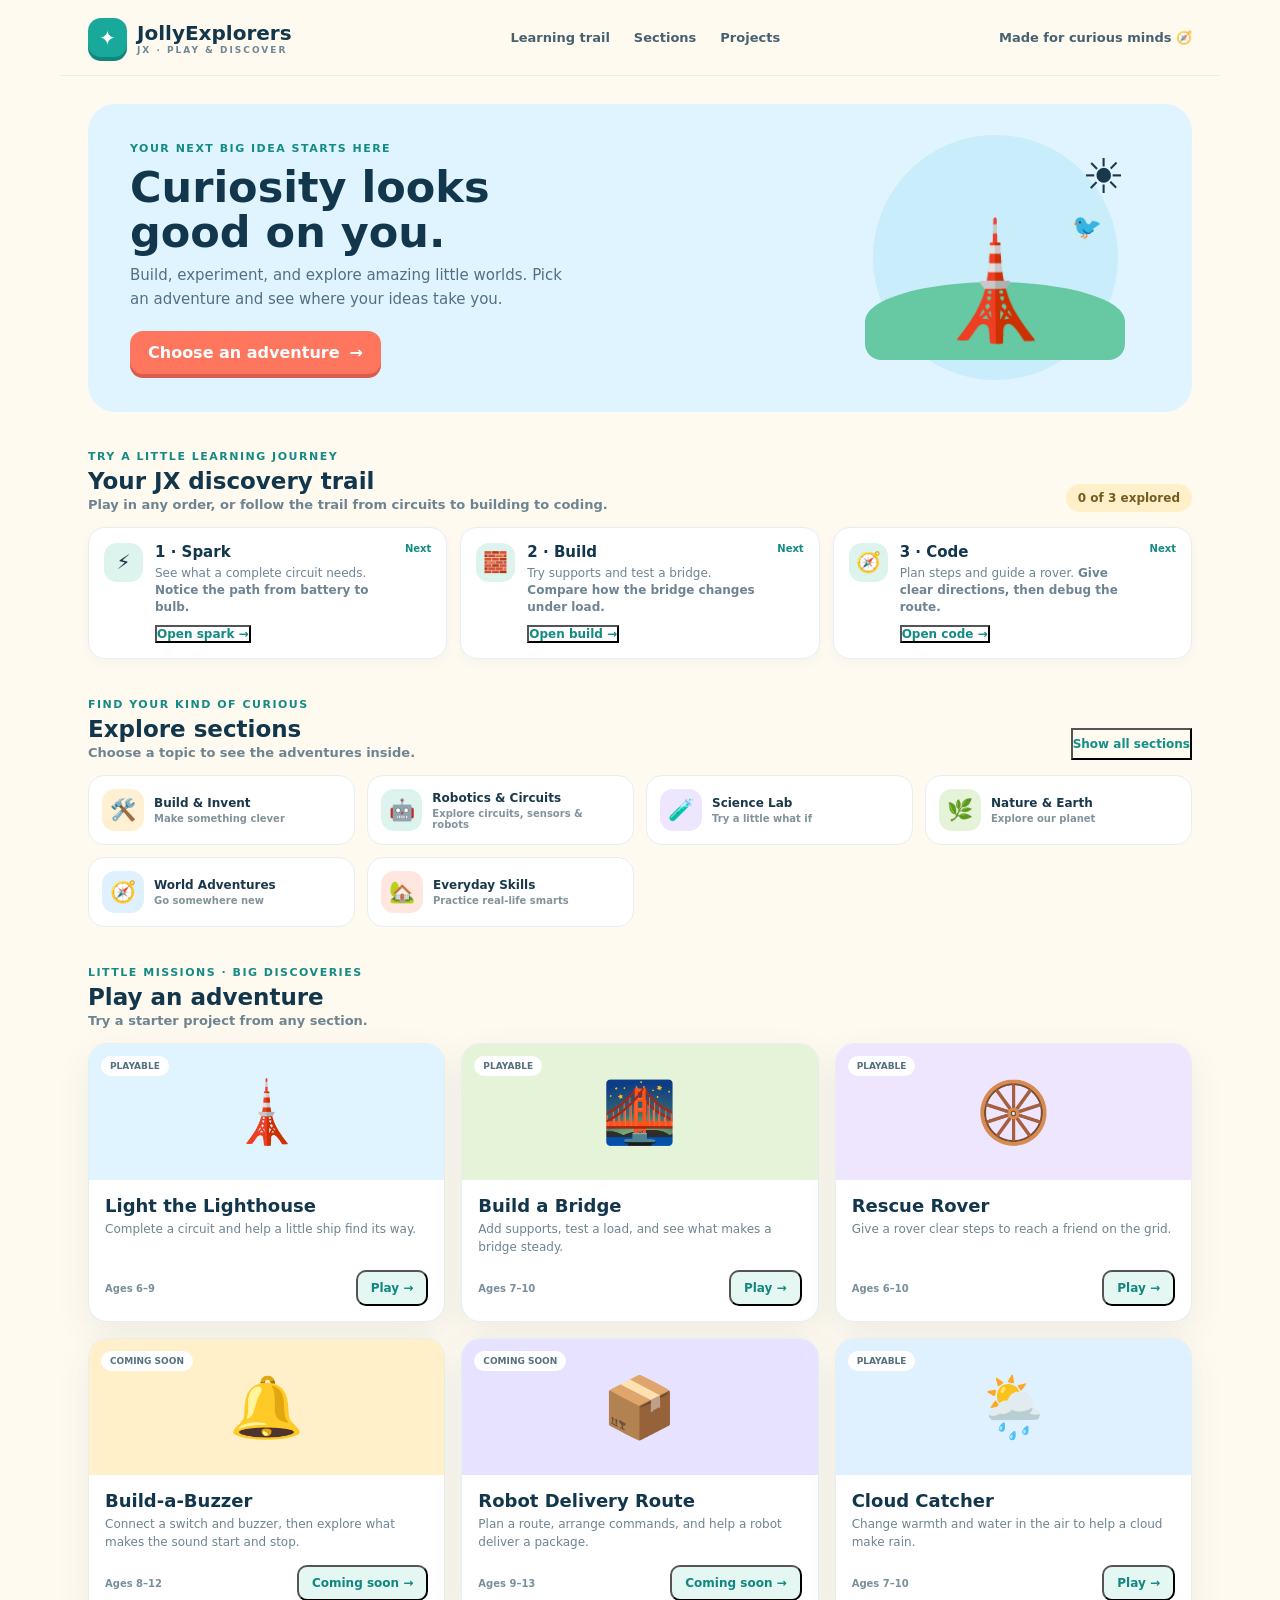
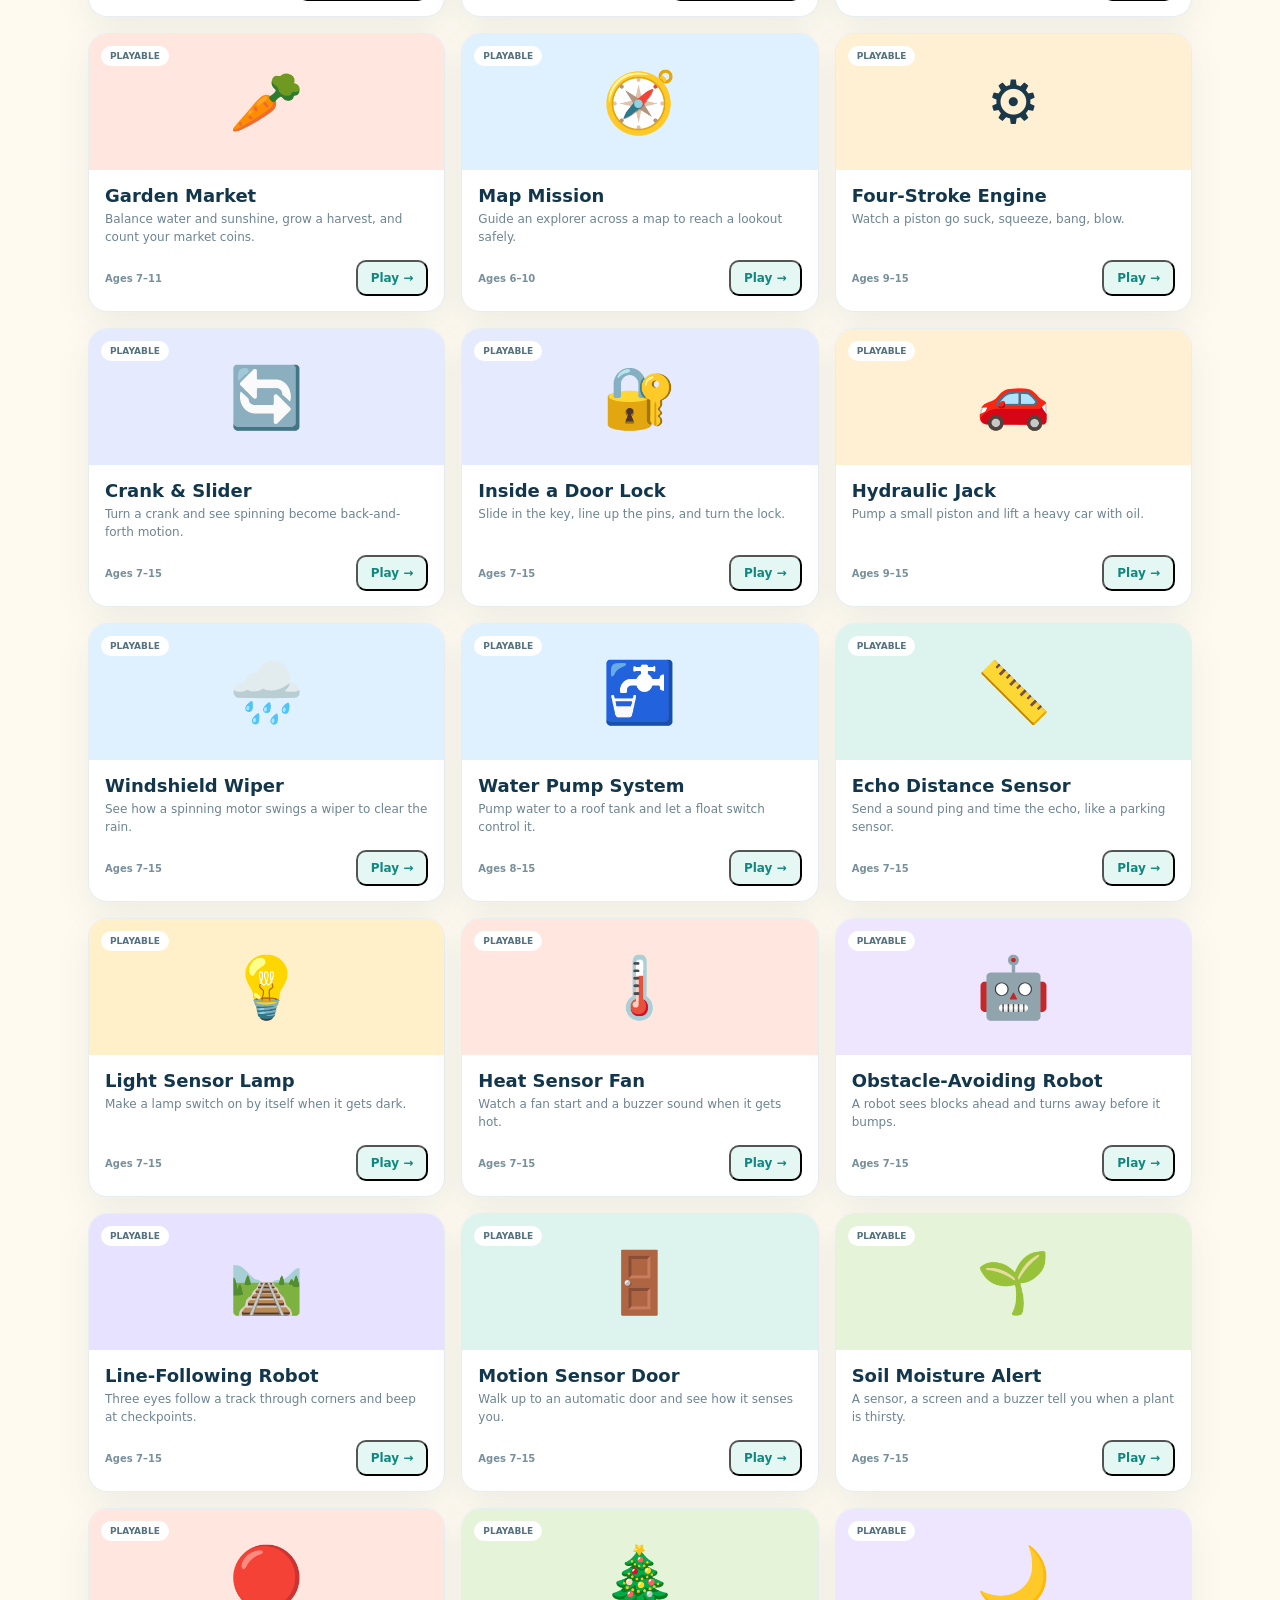
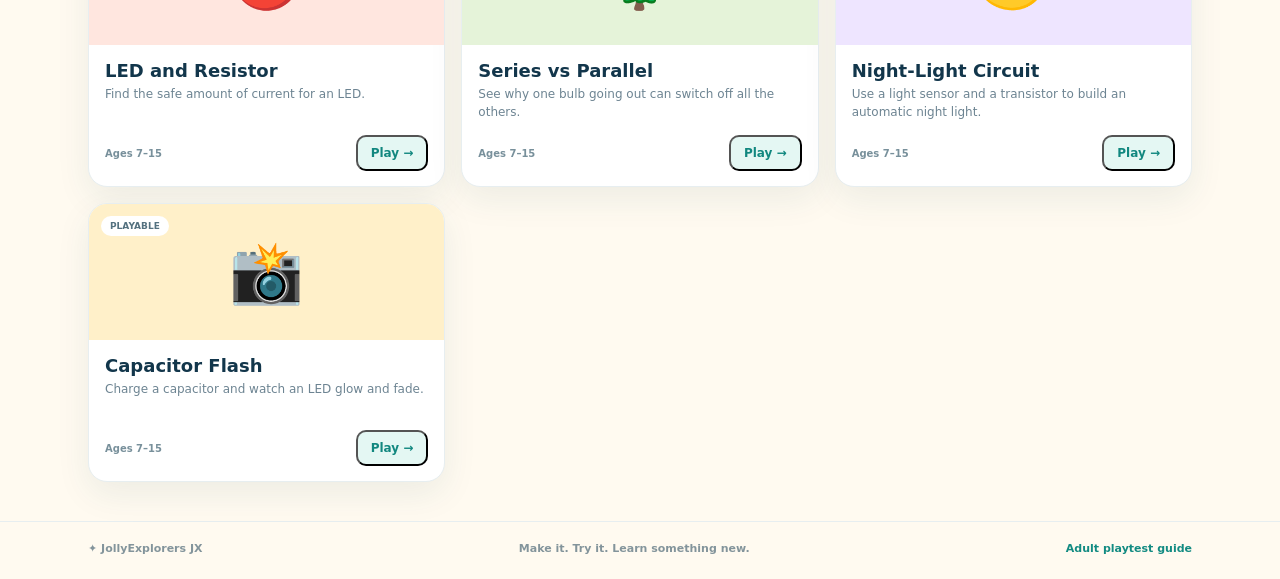
==== index.html @ 5cf7a8b8 "Add files via upload" ====
<!doctype html>
<html lang="en">
<head>
<meta charset="utf-8"><meta name="viewport" content="width=device-width, initial-scale=1"><meta name="theme-color" content="#fffaf0">
<title>JollyExplorers JX — Play & Discover</title><link rel="stylesheet" href="styles.css">
<script defer src="simulators/lighthouse.js"></script><script defer src="simulators/bridge.js"></script><script defer src="simulators/rover.js"></script><script defer src="simulators/extra.js?v=7eebf31"></script><script defer src="simulators/mechanics.js?v=mechanics1"></script><script defer src="app.js?v=mechanics5"></script>
</head>
<body>
<header class="site-header wrap"><a class="brand" href="#top" aria-label="JollyExplorers home"><span class="brand-mark">✦</span><span>JollyExplorers<small>JX · PLAY & DISCOVER</small></span></a><nav aria-label="Main navigation"><a href="#trail">Learning trail</a><a href="#explore">Sections</a><a href="#projects">Projects</a></nav><span class="header-note">Made for curious minds <span aria-hidden="true">🧭</span></span></header>
<main id="top" class="wrap">
<section class="hero" aria-labelledby="hero-title"><div class="hero-copy"><p class="eyebrow">Your next big idea starts here</p><h1 id="hero-title">Curiosity looks<br>good on you.</h1><p class="hero-lede">Build, experiment, and explore amazing little worlds. Pick an adventure and see where your ideas take you.</p><a class="button button-coral" href="#projects">Choose an adventure <span aria-hidden="true">→</span></a></div><div class="hero-art" aria-hidden="true"><span class="sun">☀️</span><span class="bird">🐦</span><span class="island"></span><span class="lighthouse">🗼</span></div></section>
<section id="trail" class="trail-section" aria-labelledby="trail-title"><div class="section-heading"><div><p class="eyebrow">Try a little learning journey</p><h2 id="trail-title">Your JX discovery trail</h2><p>Play in any order, or follow the trail from circuits to building to coding.</p></div><span id="trail-progress" class="progress-pill" aria-live="polite">0 of 3 explored</span></div><div class="trail-grid" id="trail-cards"></div></section>
<section id="explore" class="section" aria-labelledby="section-title"><div class="section-heading"><div><p class="eyebrow">Find your kind of curious</p><h2 id="section-title">Explore sections</h2><p>Choose a topic to see the adventures inside.</p></div><button id="show-all" class="text-button" type="button">Show all sections</button></div><div class="category-grid" id="category-grid"></div></section>
<section id="projects" class="section" aria-labelledby="projects-title"><div class="section-heading"><div><p class="eyebrow">Little missions · big discoveries</p><h2 id="projects-title">Play an adventure</h2><p id="project-description">Try a starter project from any section.</p></div><button id="clear-filter" class="text-button hidden" type="button">Clear filter</button></div><div class="project-grid" id="project-grid"></div></section>
</main>
<footer class="site-footer"><div class="wrap footer-inner"><span>✦ JollyExplorers JX</span><span>Make it. Try it. Learn something new.</span><a href="playtest-guide.md">Adult playtest guide</a></div></footer>
<dialog id="simulator-dialog" class="simulator-dialog" aria-labelledby="simulator-title"><div class="dialog-header"><div><p class="eyebrow" id="simulator-category">JX adventure</p><h2 id="simulator-title">Project title</h2></div><button class="icon-button" id="close-dialog" type="button" aria-label="Close">×</button></div><div id="simulator-content"></div></dialog>
</body></html>
---- styles.css ----
:root{--navy:#12364b;--ink:#19384a;--muted:#6d8492;--cream:#fffaf0;--teal:#19a99a;--coral:#ff765f;--line:#e7eef0;--shadow:0 12px 34px #18485a14;--yellow:#fff0c9;--green:#e4f7f3}*{box-sizing:border-box}html{scroll-behavior:smooth}body{margin:0;background:var(--cream);color:var(--ink);font-family:Nunito,"Trebuchet MS",system-ui,sans-serif}button,a{font:inherit}button{cursor:pointer}.wrap{max-width:1160px;margin:auto;padding:0 28px}.site-header{height:76px;display:flex;align-items:center;justify-content:space-between;border-bottom:1px solid var(--line)}.brand{display:flex;align-items:center;gap:10px;color:var(--navy);font-weight:900;font-size:20px;text-decoration:none}.brand-mark{display:grid;place-items:center;width:39px;height:39px;border-radius:13px;background:var(--teal);color:white;box-shadow:0 4px #11867d}.brand small{display:block;color:#6e8791;font-size:9px;letter-spacing:2px}.site-header nav{display:flex;gap:24px}.site-header nav a,.header-note{color:#476171;text-decoration:none;font-size:13px;font-weight:900}.hero{position:relative;display:flex;align-items:center;justify-content:space-between;min-height:280px;margin:28px 0 38px;padding:38px 42px;overflow:hidden;border-radius:27px;background:#dff4ff}.hero-copy{position:relative;z-index:1;max-width:550px}.eyebrow{margin:0;color:#148b84;font-size:11px;font-weight:900;letter-spacing:1.5px;text-transform:uppercase}.hero h1{margin:10px 0;color:var(--navy);font-size:43px;line-height:1.04}.hero-lede{max-width:450px;margin:0 0 20px;color:#537080;font-size:15px;line-height:1.55}.button{display:inline-flex;gap:10px;padding:12px 18px;border-radius:13px;text-decoration:none;font-weight:900}.button-coral{background:var(--coral);color:white;box-shadow:0 4px #db5c4c}.hero-art{position:relative;display:grid;place-items:center;width:310px;height:220px}.hero-art:before{position:absolute;width:245px;height:245px;border-radius:50%;background:#c9edfa;content:""}.sun,.bird,.island,.lighthouse{position:absolute;z-index:1}.sun{right:25px;top:0;font-size:48px}.bird{right:48px;top:65px;font-size:24px}.island{bottom:8px;width:260px;height:78px;border-radius:55% 55% 18px 18px;background:#67c9a3}.lighthouse{bottom:20px;font-size:112px}.section,.trail-section{margin:0 0 39px}.section-heading{display:flex;align-items:end;justify-content:space-between;gap:16px;margin-bottom:15px}.section-heading h2{margin:5px 0 3px;color:var(--navy);font-size:23px}.section-heading p:not(.eyebrow){margin:0;color:var(--muted);font-size:13px;font-weight:700}.progress-pill{padding:7px 12px;border-radius:20px;background:var(--yellow);color:#765b22;font-size:12px;font-weight:900;white-space:nowrap}.trail-grid{display:grid;grid-template-columns:repeat(3,1fr);gap:13px}.trail-card{display:flex;align-items:flex-start;gap:12px;padding:15px;background:white;border:1px solid var(--line);border-radius:17px;box-shadow:0 4px 12px #18485a08}.trail-number{flex:none;display:grid;place-items:center;width:39px;height:39px;border-radius:13px;background:#ddf4ee;font-size:20px}.trail-card h3{margin:0;color:var(--navy);font-size:15px}.trail-card p{margin:4px 0 8px;color:var(--muted);font-size:12px;line-height:1.4}.trail-link{padding:0;background:none;color:#138b82;font-size:12px;font-weight:900}.trail-state{margin-left:auto;color:#138b82;font-size:10px;font-weight:900}.category-grid{display:grid;grid-template-columns:repeat(4,1fr);gap:12px}.category-card{display:flex;align-items:center;gap:10px;padding:13px;text-align:left;color:var(--ink);background:white;border:1px solid var(--line);border-radius:16px}.category-card:hover,.category-card.active{border-color:#61c9bc;box-shadow:0 7px 20px #178f841a}.category-icon{display:grid;place-items:center;width:42px;height:42px;border-radius:13px;font-size:21px}.category-card strong{display:block;font-size:12px}.category-card small{display:block;margin-top:3px;color:#82939b;font-size:10px;font-weight:700}.text-button{padding:7px 0;background:none;color:#138f87;font-size:12px;font-weight:900}.hidden{display:none!important}.project-grid{display:grid;grid-template-columns:repeat(3,1fr);gap:16px}.project-card{overflow:hidden;background:white;border:1px solid var(--line);border-radius:19px;box-shadow:var(--shadow)}.project-art{position:relative;display:grid;place-items:center;height:136px;font-size:60px}.project-tag{position:absolute;top:12px;left:12px;padding:5px 9px;border-radius:20px;background:#fff;color:#54717f;font-size:9px;font-weight:900}.project-body{padding:15px 16px}.project-body h3{margin:0;color:var(--navy);font-size:18px}.project-body p{min-height:37px;margin:5px 0 12px;color:var(--muted);font-size:12px;line-height:1.45}.project-meta{display:flex;align-items:center;justify-content:space-between;gap:8px}.project-age{color:#78909b;font-size:10px;font-weight:900}.project-go{padding:9px 13px;border-radius:10px;background:var(--green);color:#11877f;font-size:12px;font-weight:900}.site-footer{border-top:1px solid var(--line);color:#83949b;font-size:11px;font-weight:700}.footer-inner{display:flex;justify-content:space-between;gap:12px;padding-top:20px;padding-bottom:24px}.footer-inner a{color:#138b82;text-decoration:none}.simulator-dialog{width:min(720px,calc(100% - 28px));max-height:92vh;padding:24px;border:0;border-radius:23px;background:var(--cream);color:var(--ink);box-shadow:0 24px 80px #09243266}.simulator-dialog::backdrop{background:#0a2838a8}.dialog-header{display:flex;align-items:flex-start;justify-content:space-between;gap:15px}.dialog-header h2{margin:4px 0;color:var(--navy);font-size:24px}.icon-button{width:36px;height:36px;border:0;border-radius:50%;background:#e9f1f1;color:#48616c;font-size:21px}.mission{margin:15px 0;padding:11px 14px;border-radius:12px;background:var(--yellow);color:#72541e;font-size:13px;font-weight:900}.sim-stage{padding:16px;border-radius:17px;background:#dff4ff}.sim-controls{display:flex;justify-content:center;flex-wrap:wrap;gap:9px;margin-top:13px}.sim-button{padding:10px 14px;border:2px solid #dce9eb;border-radius:11px;background:white;color:#456474;font-size:12px;font-weight:900}.sim-button.primary{border-color:var(--teal);background:var(--teal);color:white}.sim-status{min-height:22px;margin:13px 0 0;text-align:center;color:#55717c;font-size:13px;font-weight:900}.sim-status.success{color:#11877f}.learn-note{margin:12px 0 0;padding:11px 13px;border-radius:12px;background:var(--green);color:#27675f;font-size:12px;line-height:1.45}.circuit{display:flex;align-items:center;justify-content:center;gap:12px;min-height:140px}.circuit-part{display:flex;flex-direction:column;align-items:center;justify-content:center;gap:5px;width:92px;height:103px;border:2px solid #bfdae4;border-radius:15px;background:white;font-size:34px}.circuit-part small{color:#607d8a;font-size:9px;font-weight:900}.circuit-part.active{border-color:#ffc542;box-shadow:0 0 19px #ffd86c}.wire-line{width:34px;border-top:5px dashed #e9a15b}.bulb-lit{filter:drop-shadow(0 0 14px #ffc328)}.bridge-builder{display:grid;grid-template-columns:1.2fr 1fr;gap:18px;align-items:center}.bridge-scene{position:relative;display:flex;align-items:end;justify-content:space-around;height:160px;padding:0 12px 22px;border-bottom:10px solid #63b5d0}.river{position:absolute;bottom:0;left:0;right:0;height:42px;background:#a5e2ee}.shore{position:relative;z-index:1;width:27%;height:52px;border-radius:9px 9px 0 0;background:#7fc89c}.bridge-deck{position:absolute;z-index:2;left:20%;right:20%;bottom:52px;height:11px;border-radius:6px;background:#b87948;transition:.2s}.bridge-support{position:absolute;z-index:2;bottom:62px;width:9px;height:58px;background:#bd8653}.bridge-support.one{left:33%}.bridge-support.two{left:49%}.bridge-support.three{left:65%}.bridge-build-controls{display:grid;gap:10px}.range-label{display:flex;justify-content:space-between;font-size:12px;font-weight:900}.bridge-result{text-align:center;color:#536f7d;font-size:12px;font-weight:900}.rover-board{display:grid;grid-template-columns:repeat(5,52px);gap:6px;justify-content:center;margin:4px auto 12px}.rover-cell{display:grid;place-items:center;width:52px;height:52px;border-radius:10px;background:white;border:1px solid #c8e2e8;font-size:23px}.rover-cell.blocked{background:#becbd0}.rover-cell.goal{background:#d8f2d5}.command-list{min-height:40px;text-align:center;color:#536f7d;font-size:12px;font-weight:900}.command{display:inline-block;margin:3px;padding:5px 8px;border-radius:8px;background:white}.sr-only{position:absolute;width:1px;height:1px;padding:0;margin:-1px;overflow:hidden;clip:rect(0,0,0,0);white-space:nowrap;border:0}@media(max-width:850px){.wrap{padding:0 22px}.category-grid{grid-template-columns:repeat(2,1fr)}.trail-grid{grid-template-columns:1fr}.trail-card{padding:13px}.hero-art{width:250px}}@media(max-width:620px){.wrap{padding:0 16px}.site-header{height:66px}.site-header nav{gap:12px}.site-header nav a{font-size:11px}.header-note{display:none}.brand{font-size:16px}.brand-mark{width:34px;height:34px}.hero{min-height:340px;margin:18px 0 28px;padding:23px;align-items:flex-start}.hero h1{font-size:35px}.hero-lede{font-size:13px}.hero-art{position:absolute;right:7px;bottom:0;width:180px;height:140px;opacity:.9}.hero-art:before{width:155px;height:155px}.island{bottom:0;width:165px;height:49px}.lighthouse{bottom:10px;font-size:78px}.sun{right:6px;top:2px;font-size:32px}.bird{right:32px;top:31px;font-size:16px}.section-heading h2{font-size:20px}.category-grid{gap:8px}.category-card{gap:7px;padding:9px}.category-icon{width:34px;height:34px;font-size:17px}.category-card strong{font-size:10px}.category-card small{font-size:9px}.project-grid{grid-template-columns:1fr;gap:11px}.project-card{display:grid;grid-template-columns:104px 1fr;min-height:132px}.project-art{height:100%;min-height:132px;font-size:45px}.project-tag{top:8px;left:7px;padding:4px 6px;font-size:8px}.project-body{padding:13px 11px}.project-body h3{font-size:15px}.project-body p{min-height:0;margin:4px 0 8px;font-size:11px}.footer-inner{flex-wrap:wrap;font-size:10px}.footer-inner span:nth-child(2){display:none}.simulator-dialog{padding:17px}.dialog-header h2{font-size:20px}.circuit{gap:6px}.circuit-part{width:72px;height:85px;font-size:28px}.wire-line{width:19px}.bridge-builder{grid-template-columns:1fr}.bridge-scene{height:130px}.rover-board{grid-template-columns:repeat(5,44px)}.rover-cell{width:44px;height:44px}}

.subtopic-panel{margin:14px 0 0;padding:16px;border:1px solid var(--line);border-radius:17px;background:#f4fbf8}.path-heading{display:flex;align-items:baseline;justify-content:space-between;gap:12px;margin-bottom:11px;color:var(--navy);font-size:13px}.path-heading span{color:var(--muted);font-size:11px;font-weight:700}.path-options{display:grid;grid-template-columns:repeat(2,minmax(0,1fr));gap:10px}.path-option{display:grid;grid-template-columns:36px 1fr;column-gap:10px;align-items:center;padding:11px;text-align:left;border:1px solid var(--line);border-radius:13px;background:white;color:var(--ink)}.path-option>span{grid-row:span 2;display:grid;place-items:center;width:36px;height:36px;border-radius:11px;background:#e5f3f0;font-size:19px}.path-option strong{font-size:12px}.path-option small{margin-top:2px;color:var(--muted);font-size:10px;line-height:1.35}.path-option:hover,.path-option.active{border-color:#61c9bc;box-shadow:0 5px 16px #178f8414}.project-details{display:grid;gap:4px}.project-path{color:#138b82;font-size:9px;font-weight:900}@media(max-width:620px){.path-heading{align-items:flex-start;flex-direction:column;gap:3px}.path-options{grid-template-columns:1fr}.path-option{grid-template-columns:32px 1fr;padding:9px}.path-option>span{width:32px;height:32px}}
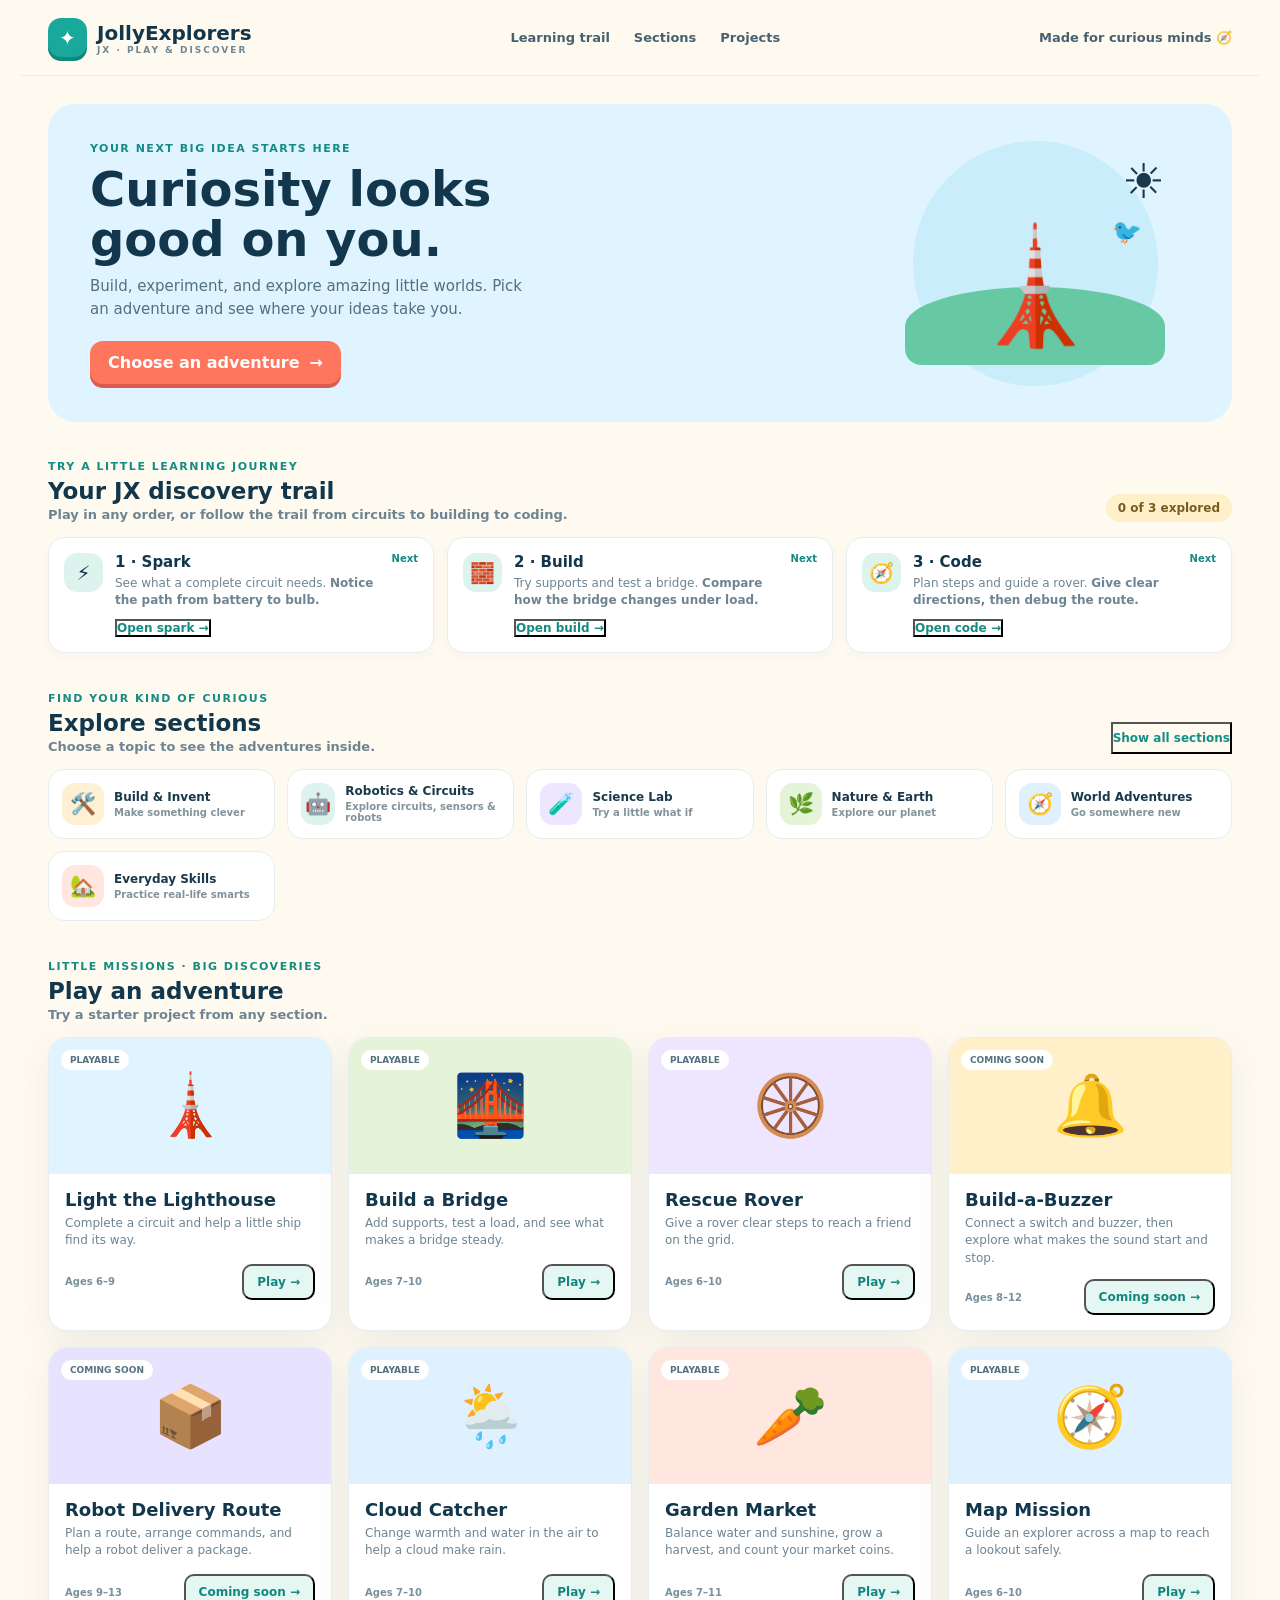
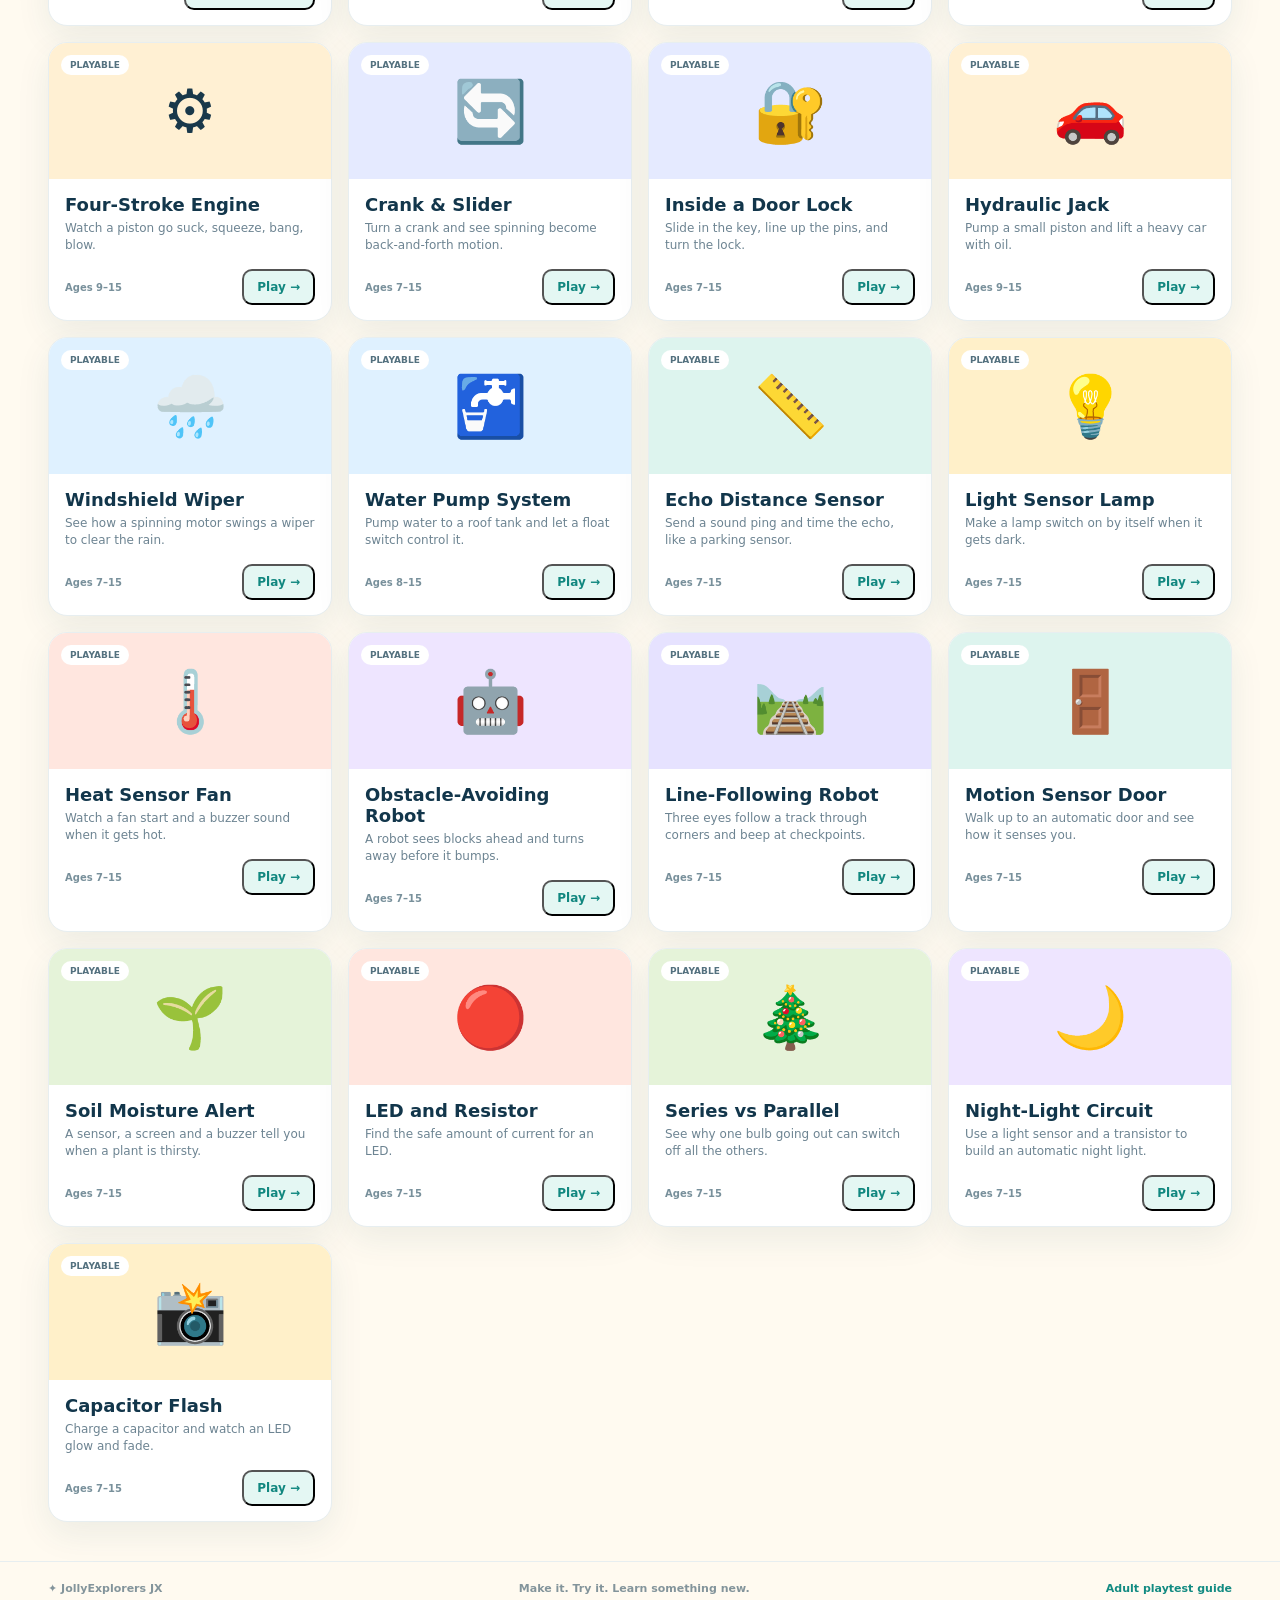
==== commit f7731bd0: "Add files via upload" ====
--- a/index.html
+++ b/index.html
@@ -2,7 +2,7 @@
 <html lang="en">
 <head>
 <meta charset="utf-8"><meta name="viewport" content="width=device-width, initial-scale=1"><meta name="theme-color" content="#fffaf0">
-<title>JollyExplorers JX — Play & Discover</title><link rel="stylesheet" href="styles.css">
+<title>JollyExplorers JX — Play & Discover</title><link rel="stylesheet" href="styles.css?v=resp1">
 <script defer src="simulators/lighthouse.js"></script><script defer src="simulators/bridge.js"></script><script defer src="simulators/rover.js"></script><script defer src="simulators/extra.js?v=7eebf31"></script><script defer src="simulators/mechanics.js?v=mechanics1"></script><script defer src="app.js?v=mechanics5"></script>
 </head>
 <body>
--- a/styles.css
+++ b/styles.css
@@ -1,3 +1,11 @@
 :root{--navy:#12364b;--ink:#19384a;--muted:#6d8492;--cream:#fffaf0;--teal:#19a99a;--coral:#ff765f;--line:#e7eef0;--shadow:0 12px 34px #18485a14;--yellow:#fff0c9;--green:#e4f7f3}*{box-sizing:border-box}html{scroll-behavior:smooth}body{margin:0;background:var(--cream);color:var(--ink);font-family:Nunito,"Trebuchet MS",system-ui,sans-serif}button,a{font:inherit}button{cursor:pointer}.wrap{max-width:1160px;margin:auto;padding:0 28px}.site-header{height:76px;display:flex;align-items:center;justify-content:space-between;border-bottom:1px solid var(--line)}.brand{display:flex;align-items:center;gap:10px;color:var(--navy);font-weight:900;font-size:20px;text-decoration:none}.brand-mark{display:grid;place-items:center;width:39px;height:39px;border-radius:13px;background:var(--teal);color:white;box-shadow:0 4px #11867d}.brand small{display:block;color:#6e8791;font-size:9px;letter-spacing:2px}.site-header nav{display:flex;gap:24px}.site-header nav a,.header-note{color:#476171;text-decoration:none;font-size:13px;font-weight:900}.hero{position:relative;display:flex;align-items:center;justify-content:space-between;min-height:280px;margin:28px 0 38px;padding:38px 42px;overflow:hidden;border-radius:27px;background:#dff4ff}.hero-copy{position:relative;z-index:1;max-width:550px}.eyebrow{margin:0;color:#148b84;font-size:11px;font-weight:900;letter-spacing:1.5px;text-transform:uppercase}.hero h1{margin:10px 0;color:var(--navy);font-size:43px;line-height:1.04}.hero-lede{max-width:450px;margin:0 0 20px;color:#537080;font-size:15px;line-height:1.55}.button{display:inline-flex;gap:10px;padding:12px 18px;border-radius:13px;text-decoration:none;font-weight:900}.button-coral{background:var(--coral);color:white;box-shadow:0 4px #db5c4c}.hero-art{position:relative;display:grid;place-items:center;width:310px;height:220px}.hero-art:before{position:absolute;width:245px;height:245px;border-radius:50%;background:#c9edfa;content:""}.sun,.bird,.island,.lighthouse{position:absolute;z-index:1}.sun{right:25px;top:0;font-size:48px}.bird{right:48px;top:65px;font-size:24px}.island{bottom:8px;width:260px;height:78px;border-radius:55% 55% 18px 18px;background:#67c9a3}.lighthouse{bottom:20px;font-size:112px}.section,.trail-section{margin:0 0 39px}.section-heading{display:flex;align-items:end;justify-content:space-between;gap:16px;margin-bottom:15px}.section-heading h2{margin:5px 0 3px;color:var(--navy);font-size:23px}.section-heading p:not(.eyebrow){margin:0;color:var(--muted);font-size:13px;font-weight:700}.progress-pill{padding:7px 12px;border-radius:20px;background:var(--yellow);color:#765b22;font-size:12px;font-weight:900;white-space:nowrap}.trail-grid{display:grid;grid-template-columns:repeat(3,1fr);gap:13px}.trail-card{display:flex;align-items:flex-start;gap:12px;padding:15px;background:white;border:1px solid var(--line);border-radius:17px;box-shadow:0 4px 12px #18485a08}.trail-number{flex:none;display:grid;place-items:center;width:39px;height:39px;border-radius:13px;background:#ddf4ee;font-size:20px}.trail-card h3{margin:0;color:var(--navy);font-size:15px}.trail-card p{margin:4px 0 8px;color:var(--muted);font-size:12px;line-height:1.4}.trail-link{padding:0;background:none;color:#138b82;font-size:12px;font-weight:900}.trail-state{margin-left:auto;color:#138b82;font-size:10px;font-weight:900}.category-grid{display:grid;grid-template-columns:repeat(4,1fr);gap:12px}.category-card{display:flex;align-items:center;gap:10px;padding:13px;text-align:left;color:var(--ink);background:white;border:1px solid var(--line);border-radius:16px}.category-card:hover,.category-card.active{border-color:#61c9bc;box-shadow:0 7px 20px #178f841a}.category-icon{display:grid;place-items:center;width:42px;height:42px;border-radius:13px;font-size:21px}.category-card strong{display:block;font-size:12px}.category-card small{display:block;margin-top:3px;color:#82939b;font-size:10px;font-weight:700}.text-button{padding:7px 0;background:none;color:#138f87;font-size:12px;font-weight:900}.hidden{display:none!important}.project-grid{display:grid;grid-template-columns:repeat(3,1fr);gap:16px}.project-card{overflow:hidden;background:white;border:1px solid var(--line);border-radius:19px;box-shadow:var(--shadow)}.project-art{position:relative;display:grid;place-items:center;height:136px;font-size:60px}.project-tag{position:absolute;top:12px;left:12px;padding:5px 9px;border-radius:20px;background:#fff;color:#54717f;font-size:9px;font-weight:900}.project-body{padding:15px 16px}.project-body h3{margin:0;color:var(--navy);font-size:18px}.project-body p{min-height:37px;margin:5px 0 12px;color:var(--muted);font-size:12px;line-height:1.45}.project-meta{display:flex;align-items:center;justify-content:space-between;gap:8px}.project-age{color:#78909b;font-size:10px;font-weight:900}.project-go{padding:9px 13px;border-radius:10px;background:var(--green);color:#11877f;font-size:12px;font-weight:900}.site-footer{border-top:1px solid var(--line);color:#83949b;font-size:11px;font-weight:700}.footer-inner{display:flex;justify-content:space-between;gap:12px;padding-top:20px;padding-bottom:24px}.footer-inner a{color:#138b82;text-decoration:none}.simulator-dialog{width:min(720px,calc(100% - 28px));max-height:92vh;padding:24px;border:0;border-radius:23px;background:var(--cream);color:var(--ink);box-shadow:0 24px 80px #09243266}.simulator-dialog::backdrop{background:#0a2838a8}.dialog-header{display:flex;align-items:flex-start;justify-content:space-between;gap:15px}.dialog-header h2{margin:4px 0;color:var(--navy);font-size:24px}.icon-button{width:36px;height:36px;border:0;border-radius:50%;background:#e9f1f1;color:#48616c;font-size:21px}.mission{margin:15px 0;padding:11px 14px;border-radius:12px;background:var(--yellow);color:#72541e;font-size:13px;font-weight:900}.sim-stage{padding:16px;border-radius:17px;background:#dff4ff}.sim-controls{display:flex;justify-content:center;flex-wrap:wrap;gap:9px;margin-top:13px}.sim-button{padding:10px 14px;border:2px solid #dce9eb;border-radius:11px;background:white;color:#456474;font-size:12px;font-weight:900}.sim-button.primary{border-color:var(--teal);background:var(--teal);color:white}.sim-status{min-height:22px;margin:13px 0 0;text-align:center;color:#55717c;font-size:13px;font-weight:900}.sim-status.success{color:#11877f}.learn-note{margin:12px 0 0;padding:11px 13px;border-radius:12px;background:var(--green);color:#27675f;font-size:12px;line-height:1.45}.circuit{display:flex;align-items:center;justify-content:center;gap:12px;min-height:140px}.circuit-part{display:flex;flex-direction:column;align-items:center;justify-content:center;gap:5px;width:92px;height:103px;border:2px solid #bfdae4;border-radius:15px;background:white;font-size:34px}.circuit-part small{color:#607d8a;font-size:9px;font-weight:900}.circuit-part.active{border-color:#ffc542;box-shadow:0 0 19px #ffd86c}.wire-line{width:34px;border-top:5px dashed #e9a15b}.bulb-lit{filter:drop-shadow(0 0 14px #ffc328)}.bridge-builder{display:grid;grid-template-columns:1.2fr 1fr;gap:18px;align-items:center}.bridge-scene{position:relative;display:flex;align-items:end;justify-content:space-around;height:160px;padding:0 12px 22px;border-bottom:10px solid #63b5d0}.river{position:absolute;bottom:0;left:0;right:0;height:42px;background:#a5e2ee}.shore{position:relative;z-index:1;width:27%;height:52px;border-radius:9px 9px 0 0;background:#7fc89c}.bridge-deck{position:absolute;z-index:2;left:20%;right:20%;bottom:52px;height:11px;border-radius:6px;background:#b87948;transition:.2s}.bridge-support{position:absolute;z-index:2;bottom:62px;width:9px;height:58px;background:#bd8653}.bridge-support.one{left:33%}.bridge-support.two{left:49%}.bridge-support.three{left:65%}.bridge-build-controls{display:grid;gap:10px}.range-label{display:flex;justify-content:space-between;font-size:12px;font-weight:900}.bridge-result{text-align:center;color:#536f7d;font-size:12px;font-weight:900}.rover-board{display:grid;grid-template-columns:repeat(5,52px);gap:6px;justify-content:center;margin:4px auto 12px}.rover-cell{display:grid;place-items:center;width:52px;height:52px;border-radius:10px;background:white;border:1px solid #c8e2e8;font-size:23px}.rover-cell.blocked{background:#becbd0}.rover-cell.goal{background:#d8f2d5}.command-list{min-height:40px;text-align:center;color:#536f7d;font-size:12px;font-weight:900}.command{display:inline-block;margin:3px;padding:5px 8px;border-radius:8px;background:white}.sr-only{position:absolute;width:1px;height:1px;padding:0;margin:-1px;overflow:hidden;clip:rect(0,0,0,0);white-space:nowrap;border:0}@media(max-width:850px){.wrap{padding:0 22px}.category-grid{grid-template-columns:repeat(2,1fr)}.trail-grid{grid-template-columns:1fr}.trail-card{padding:13px}.hero-art{width:250px}}@media(max-width:620px){.wrap{padding:0 16px}.site-header{height:66px}.site-header nav{gap:12px}.site-header nav a{font-size:11px}.header-note{display:none}.brand{font-size:16px}.brand-mark{width:34px;height:34px}.hero{min-height:340px;margin:18px 0 28px;padding:23px;align-items:flex-start}.hero h1{font-size:35px}.hero-lede{font-size:13px}.hero-art{position:absolute;right:7px;bottom:0;width:180px;height:140px;opacity:.9}.hero-art:before{width:155px;height:155px}.island{bottom:0;width:165px;height:49px}.lighthouse{bottom:10px;font-size:78px}.sun{right:6px;top:2px;font-size:32px}.bird{right:32px;top:31px;font-size:16px}.section-heading h2{font-size:20px}.category-grid{gap:8px}.category-card{gap:7px;padding:9px}.category-icon{width:34px;height:34px;font-size:17px}.category-card strong{font-size:10px}.category-card small{font-size:9px}.project-grid{grid-template-columns:1fr;gap:11px}.project-card{display:grid;grid-template-columns:104px 1fr;min-height:132px}.project-art{height:100%;min-height:132px;font-size:45px}.project-tag{top:8px;left:7px;padding:4px 6px;font-size:8px}.project-body{padding:13px 11px}.project-body h3{font-size:15px}.project-body p{min-height:0;margin:4px 0 8px;font-size:11px}.footer-inner{flex-wrap:wrap;font-size:10px}.footer-inner span:nth-child(2){display:none}.simulator-dialog{padding:17px}.dialog-header h2{font-size:20px}.circuit{gap:6px}.circuit-part{width:72px;height:85px;font-size:28px}.wire-line{width:19px}.bridge-builder{grid-template-columns:1fr}.bridge-scene{height:130px}.rover-board{grid-template-columns:repeat(5,44px)}.rover-cell{width:44px;height:44px}}
 
 .subtopic-panel{margin:14px 0 0;padding:16px;border:1px solid var(--line);border-radius:17px;background:#f4fbf8}.path-heading{display:flex;align-items:baseline;justify-content:space-between;gap:12px;margin-bottom:11px;color:var(--navy);font-size:13px}.path-heading span{color:var(--muted);font-size:11px;font-weight:700}.path-options{display:grid;grid-template-columns:repeat(2,minmax(0,1fr));gap:10px}.path-option{display:grid;grid-template-columns:36px 1fr;column-gap:10px;align-items:center;padding:11px;text-align:left;border:1px solid var(--line);border-radius:13px;background:white;color:var(--ink)}.path-option>span{grid-row:span 2;display:grid;place-items:center;width:36px;height:36px;border-radius:11px;background:#e5f3f0;font-size:19px}.path-option strong{font-size:12px}.path-option small{margin-top:2px;color:var(--muted);font-size:10px;line-height:1.35}.path-option:hover,.path-option.active{border-color:#61c9bc;box-shadow:0 5px 16px #178f8414}.project-details{display:grid;gap:4px}.project-path{color:#138b82;font-size:9px;font-weight:900}@media(max-width:620px){.path-heading{align-items:flex-start;flex-direction:column;gap:3px}.path-options{grid-template-columns:1fr}.path-option{grid-template-columns:32px 1fr;padding:9px}.path-option>span{width:32px;height:32px}}
+
+/* responsive: phone / tablet / desktop */
+@media(min-width:621px){.project-grid{grid-template-columns:repeat(auto-fill,minmax(250px,1fr))}.category-grid{grid-template-columns:repeat(auto-fill,minmax(190px,1fr))}}
+@media(min-width:621px) and (max-width:850px){.trail-grid{grid-template-columns:repeat(3,1fr)}.trail-card{flex-direction:column}.trail-state{margin-left:0}}
+@media(min-width:1280px){.wrap{max-width:1240px}.hero h1{font-size:48px}}
+@media(max-width:380px){.hero h1{font-size:30px}.category-card small{display:none}.project-card{grid-template-columns:88px 1fr}}
+@media(pointer:coarse){.project-go,.sim-button,.category-card{min-height:44px}}
+.project-card{transition:transform .15s}.project-card:hover{transform:translateY(-3px)}
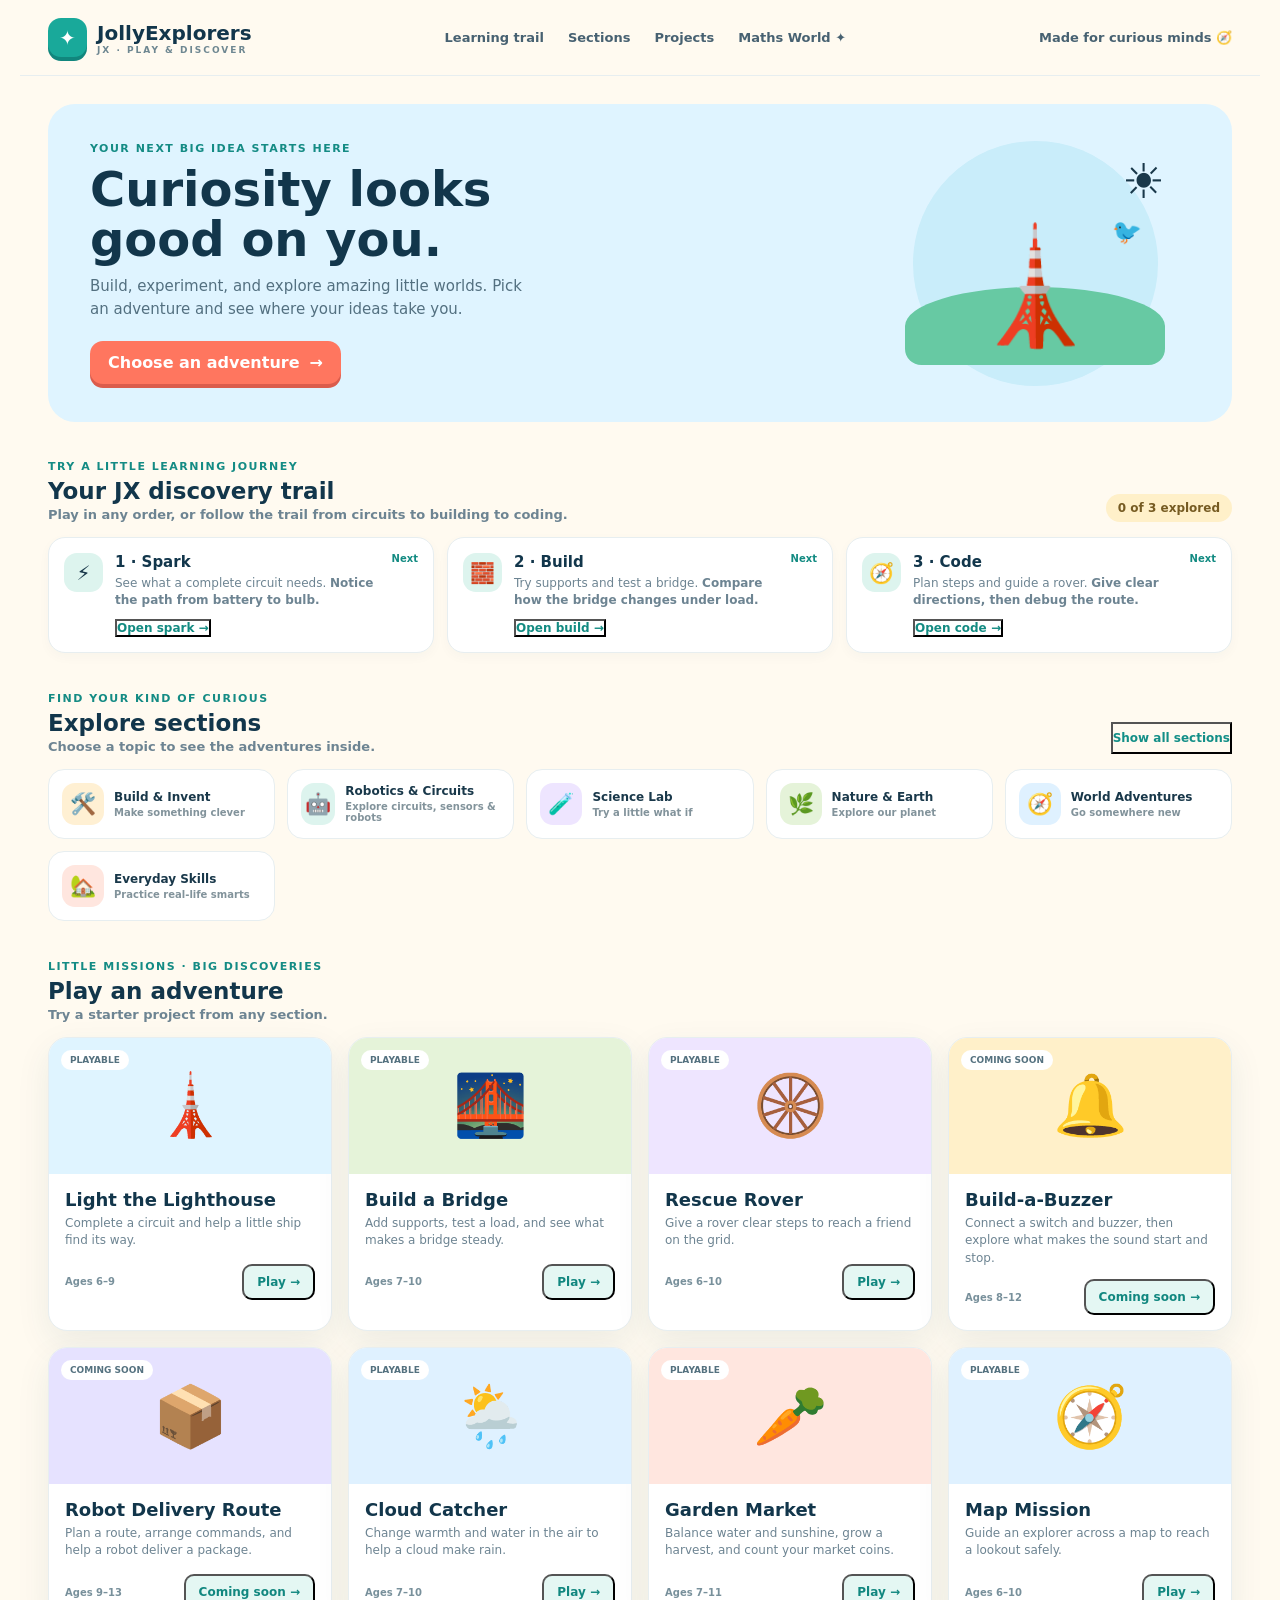
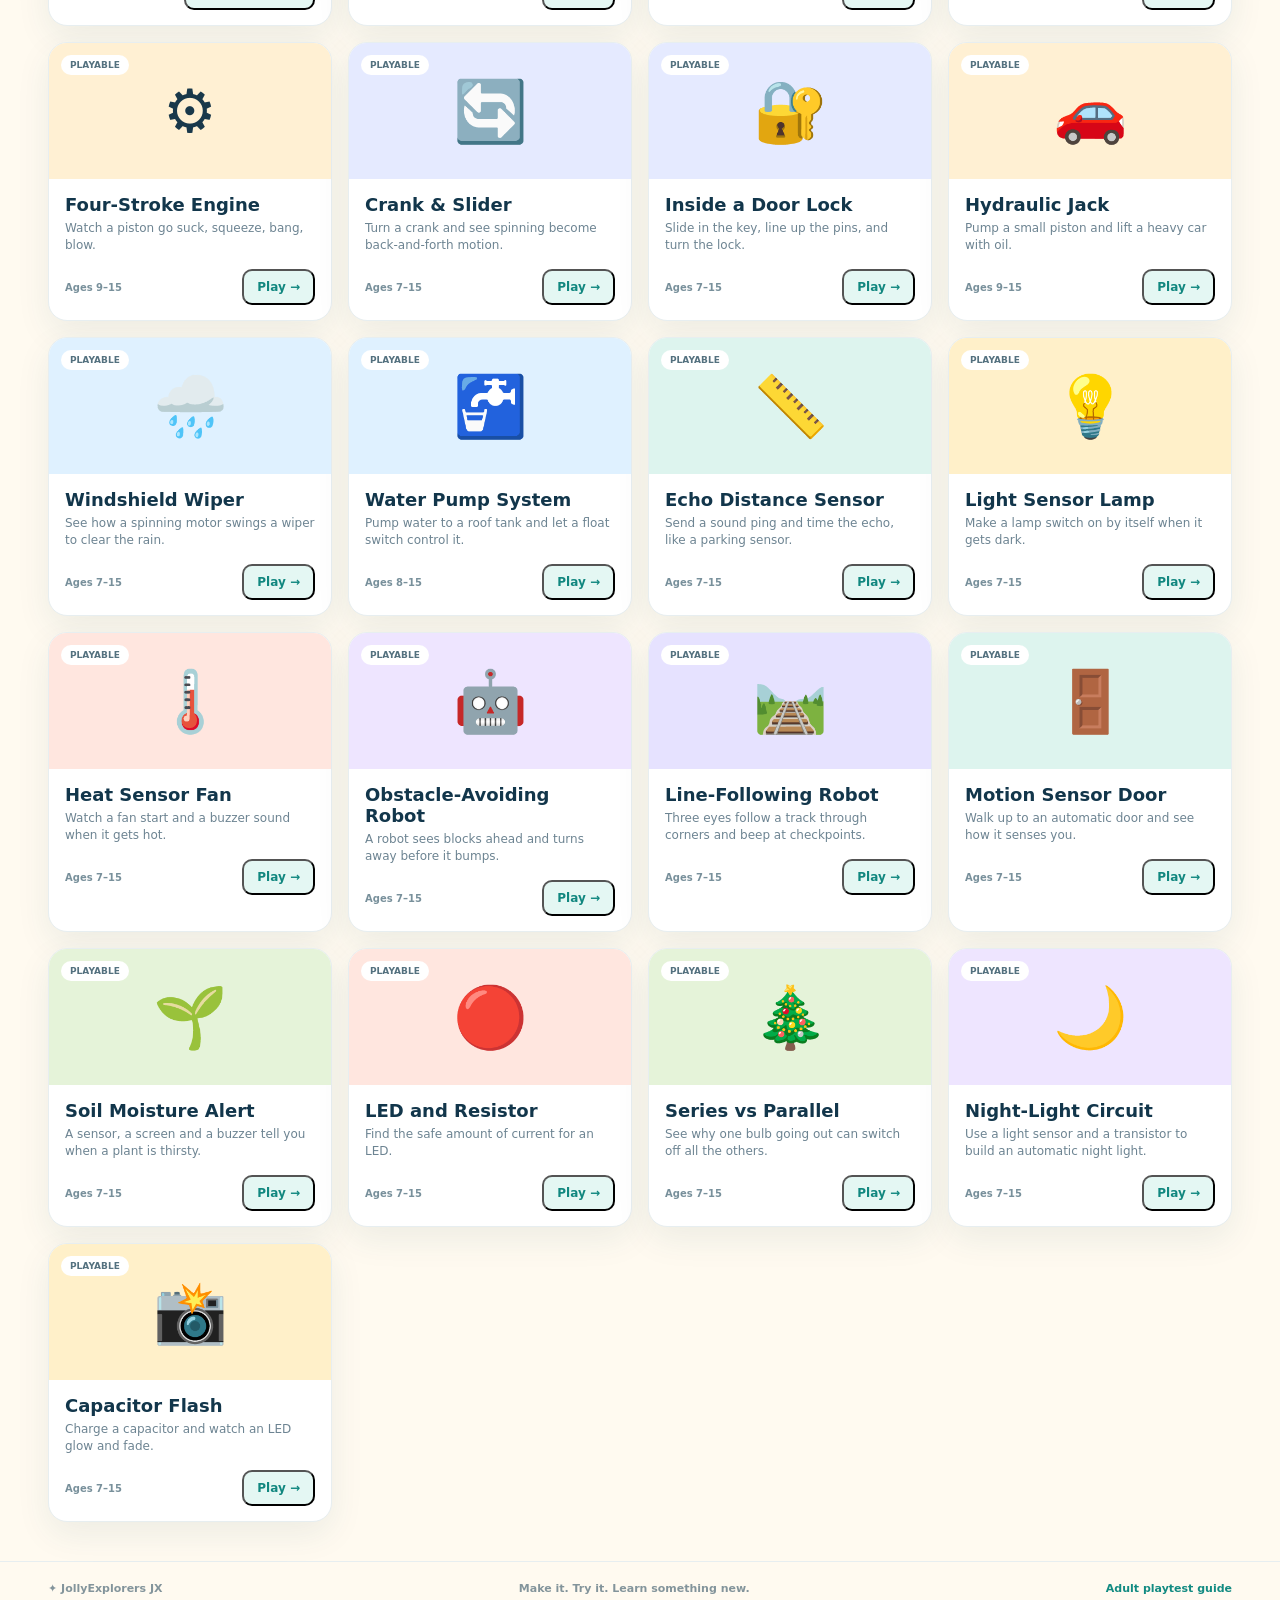
==== commit e0b6bb80: "Add Mathematics World link to JollyExplorers navigation" ====
--- a/index.html
+++ b/index.html
@@ -6,7 +6,7 @@
 <script defer src="simulators/lighthouse.js"></script><script defer src="simulators/bridge.js"></script><script defer src="simulators/rover.js"></script><script defer src="simulators/extra.js?v=7eebf31"></script><script defer src="simulators/mechanics.js?v=mechanics1"></script><script defer src="app.js?v=mechanics5"></script>
 </head>
 <body>
-<header class="site-header wrap"><a class="brand" href="#top" aria-label="JollyExplorers home"><span class="brand-mark">✦</span><span>JollyExplorers<small>JX · PLAY & DISCOVER</small></span></a><nav aria-label="Main navigation"><a href="#trail">Learning trail</a><a href="#explore">Sections</a><a href="#projects">Projects</a></nav><span class="header-note">Made for curious minds <span aria-hidden="true">🧭</span></span></header>
+<header class="site-header wrap"><a class="brand" href="#top" aria-label="JollyExplorers home"><span class="brand-mark">✦</span><span>JollyExplorers<small>JX · PLAY & DISCOVER</small></span></a><nav aria-label="Main navigation"><a href="#trail">Learning trail</a><a href="#explore">Sections</a><a href="#projects">Projects</a><a href="mathematics/">Maths World ✦</a></nav><span class="header-note">Made for curious minds <span aria-hidden="true">🧭</span></span></header>
 <main id="top" class="wrap">
 <section class="hero" aria-labelledby="hero-title"><div class="hero-copy"><p class="eyebrow">Your next big idea starts here</p><h1 id="hero-title">Curiosity looks<br>good on you.</h1><p class="hero-lede">Build, experiment, and explore amazing little worlds. Pick an adventure and see where your ideas take you.</p><a class="button button-coral" href="#projects">Choose an adventure <span aria-hidden="true">→</span></a></div><div class="hero-art" aria-hidden="true"><span class="sun">☀️</span><span class="bird">🐦</span><span class="island"></span><span class="lighthouse">🗼</span></div></section>
 <section id="trail" class="trail-section" aria-labelledby="trail-title"><div class="section-heading"><div><p class="eyebrow">Try a little learning journey</p><h2 id="trail-title">Your JX discovery trail</h2><p>Play in any order, or follow the trail from circuits to building to coding.</p></div><span id="trail-progress" class="progress-pill" aria-live="polite">0 of 3 explored</span></div><div class="trail-grid" id="trail-cards"></div></section>
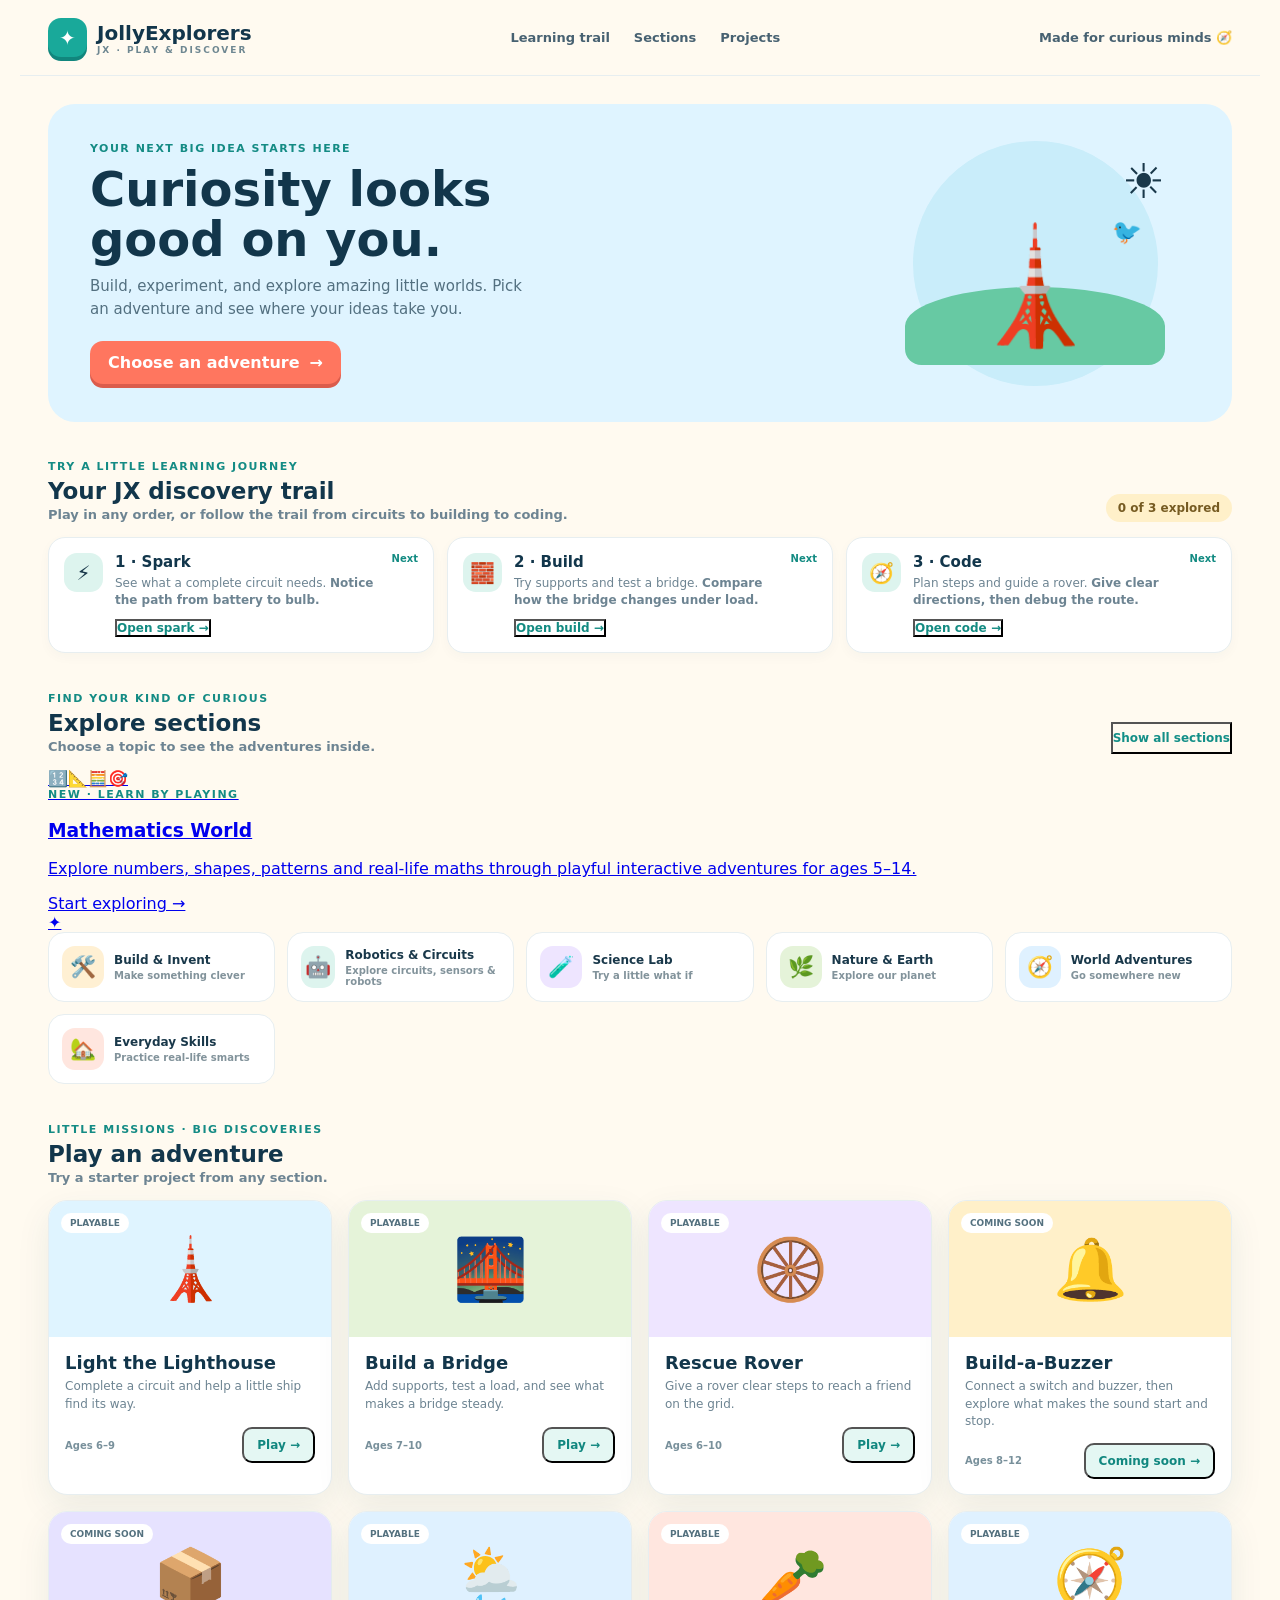
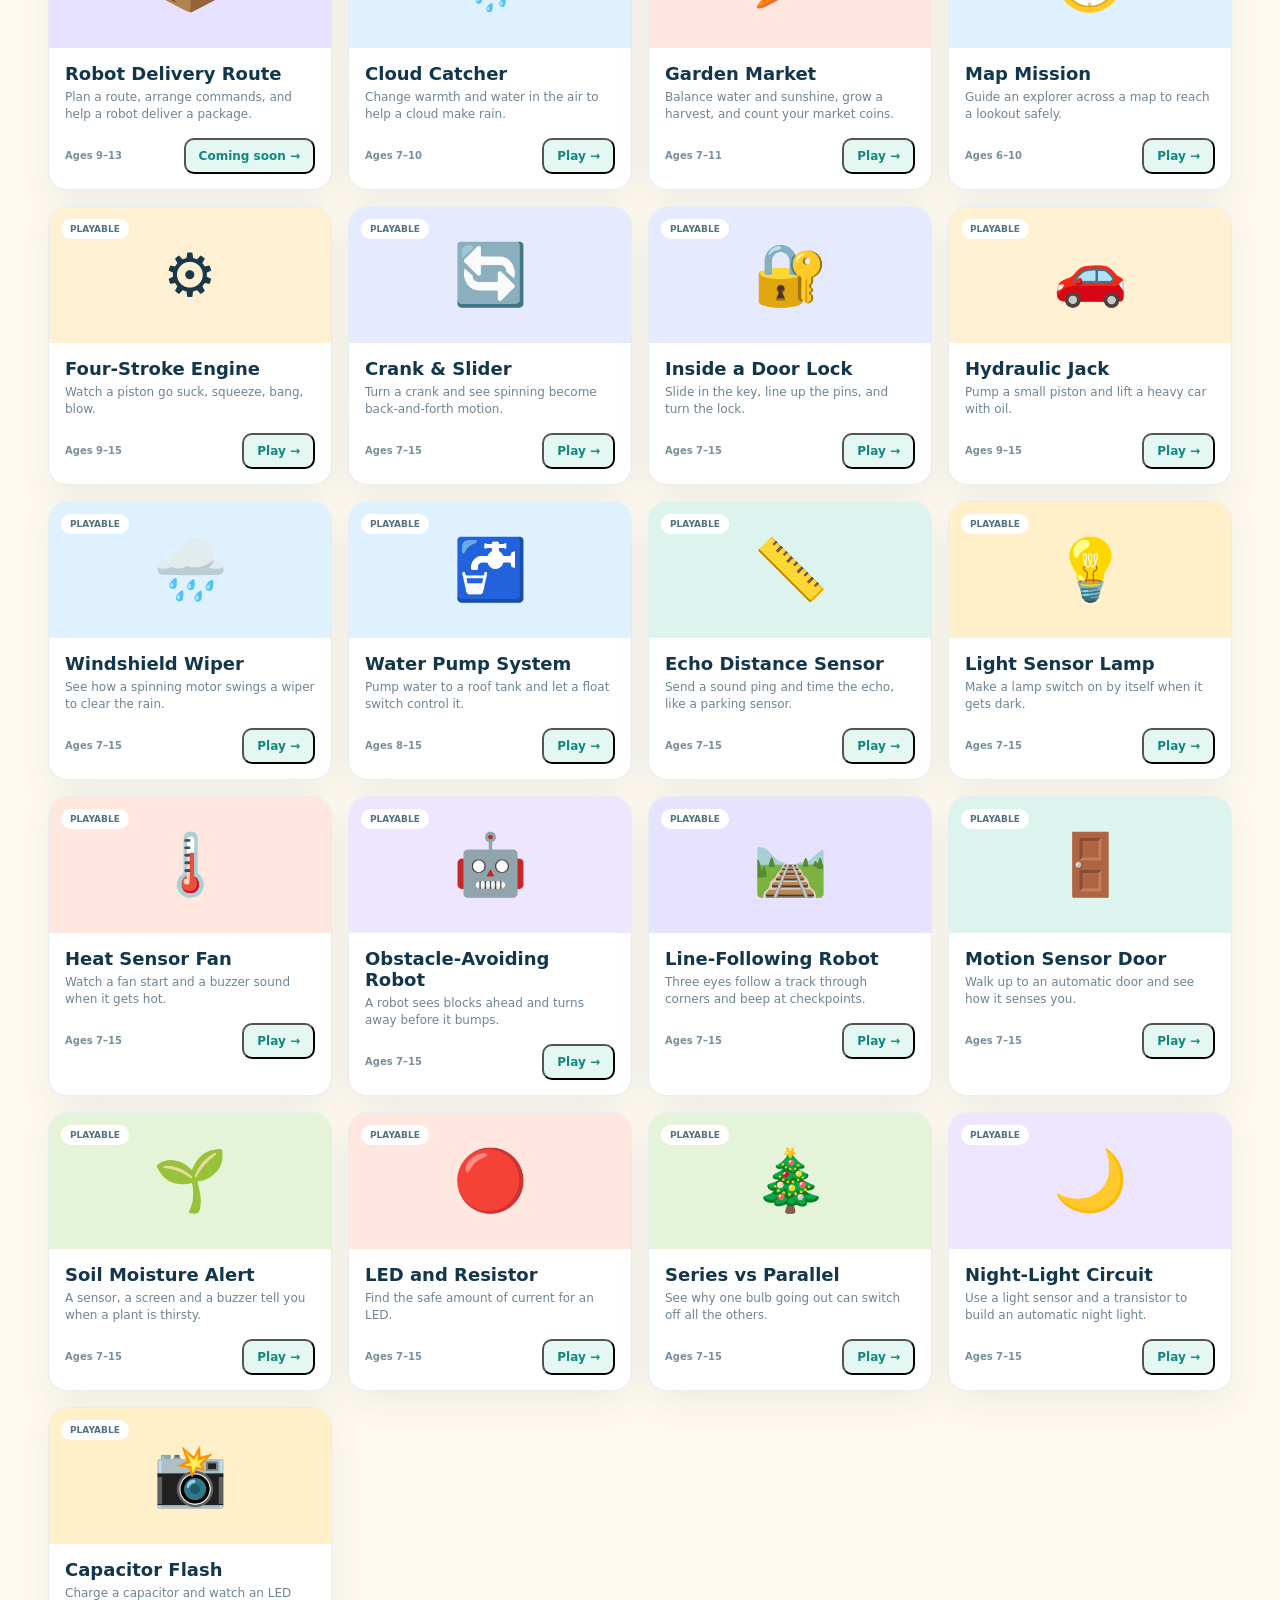
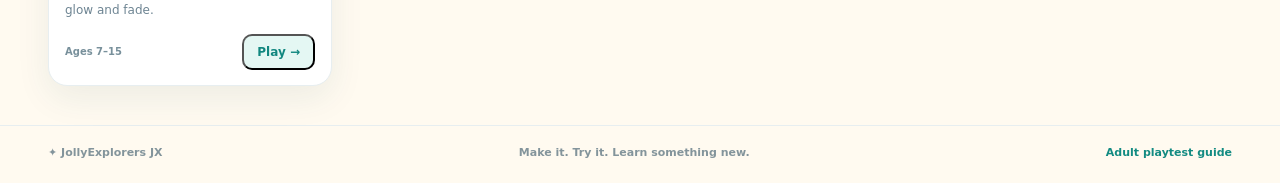
==== commit a952b007: "Move Mathematics World into Explore sections" ====
--- a/index.html
+++ b/index.html
@@ -6,11 +6,16 @@
 <script defer src="simulators/lighthouse.js"></script><script defer src="simulators/bridge.js"></script><script defer src="simulators/rover.js"></script><script defer src="simulators/extra.js?v=7eebf31"></script><script defer src="simulators/mechanics.js?v=mechanics1"></script><script defer src="app.js?v=mechanics5"></script>
 </head>
 <body>
-<header class="site-header wrap"><a class="brand" href="#top" aria-label="JollyExplorers home"><span class="brand-mark">✦</span><span>JollyExplorers<small>JX · PLAY & DISCOVER</small></span></a><nav aria-label="Main navigation"><a href="#trail">Learning trail</a><a href="#explore">Sections</a><a href="#projects">Projects</a><a href="mathematics/">Maths World ✦</a></nav><span class="header-note">Made for curious minds <span aria-hidden="true">🧭</span></span></header>
+<header class="site-header wrap"><a class="brand" href="#top" aria-label="JollyExplorers home"><span class="brand-mark">✦</span><span>JollyExplorers<small>JX · PLAY & DISCOVER</small></span></a><nav aria-label="Main navigation"><a href="#trail">Learning trail</a><a href="#explore">Sections</a><a href="#projects">Projects</a></nav><span class="header-note">Made for curious minds <span aria-hidden="true">🧭</span></span></header>
 <main id="top" class="wrap">
 <section class="hero" aria-labelledby="hero-title"><div class="hero-copy"><p class="eyebrow">Your next big idea starts here</p><h1 id="hero-title">Curiosity looks<br>good on you.</h1><p class="hero-lede">Build, experiment, and explore amazing little worlds. Pick an adventure and see where your ideas take you.</p><a class="button button-coral" href="#projects">Choose an adventure <span aria-hidden="true">→</span></a></div><div class="hero-art" aria-hidden="true"><span class="sun">☀️</span><span class="bird">🐦</span><span class="island"></span><span class="lighthouse">🗼</span></div></section>
 <section id="trail" class="trail-section" aria-labelledby="trail-title"><div class="section-heading"><div><p class="eyebrow">Try a little learning journey</p><h2 id="trail-title">Your JX discovery trail</h2><p>Play in any order, or follow the trail from circuits to building to coding.</p></div><span id="trail-progress" class="progress-pill" aria-live="polite">0 of 3 explored</span></div><div class="trail-grid" id="trail-cards"></div></section>
-<section id="explore" class="section" aria-labelledby="section-title"><div class="section-heading"><div><p class="eyebrow">Find your kind of curious</p><h2 id="section-title">Explore sections</h2><p>Choose a topic to see the adventures inside.</p></div><button id="show-all" class="text-button" type="button">Show all sections</button></div><div class="category-grid" id="category-grid"></div></section>
+<section id="explore" class="section" aria-labelledby="section-title"><div class="section-heading"><div><p class="eyebrow">Find your kind of curious</p><h2 id="section-title">Explore sections</h2><p>Choose a topic to see the adventures inside.</p></div><button id="show-all" class="text-button" type="button">Show all sections</button></div><a class="math-feature-card" href="mathematics/" aria-label="Open Mathematics World">
+<div class="math-feature-art" aria-hidden="true"><span>🔢</span><span>📐</span><span>🧮</span><span>🎯</span></div>
+<div class="math-feature-copy"><p class="eyebrow">NEW · LEARN BY PLAYING</p><h3>Mathematics World</h3><p>Explore numbers, shapes, patterns and real-life maths through playful interactive adventures for ages 5–14.</p><span class="math-feature-cta">Start exploring <span aria-hidden="true">→</span></span></div>
+<div class="math-feature-spark" aria-hidden="true">✦</div>
+</a>
+<div class="category-grid" id="category-grid"></div></section>
 <section id="projects" class="section" aria-labelledby="projects-title"><div class="section-heading"><div><p class="eyebrow">Little missions · big discoveries</p><h2 id="projects-title">Play an adventure</h2><p id="project-description">Try a starter project from any section.</p></div><button id="clear-filter" class="text-button hidden" type="button">Clear filter</button></div><div class="project-grid" id="project-grid"></div></section>
 </main>
 <footer class="site-footer"><div class="wrap footer-inner"><span>✦ JollyExplorers JX</span><span>Make it. Try it. Learn something new.</span><a href="playtest-guide.md">Adult playtest guide</a></div></footer>
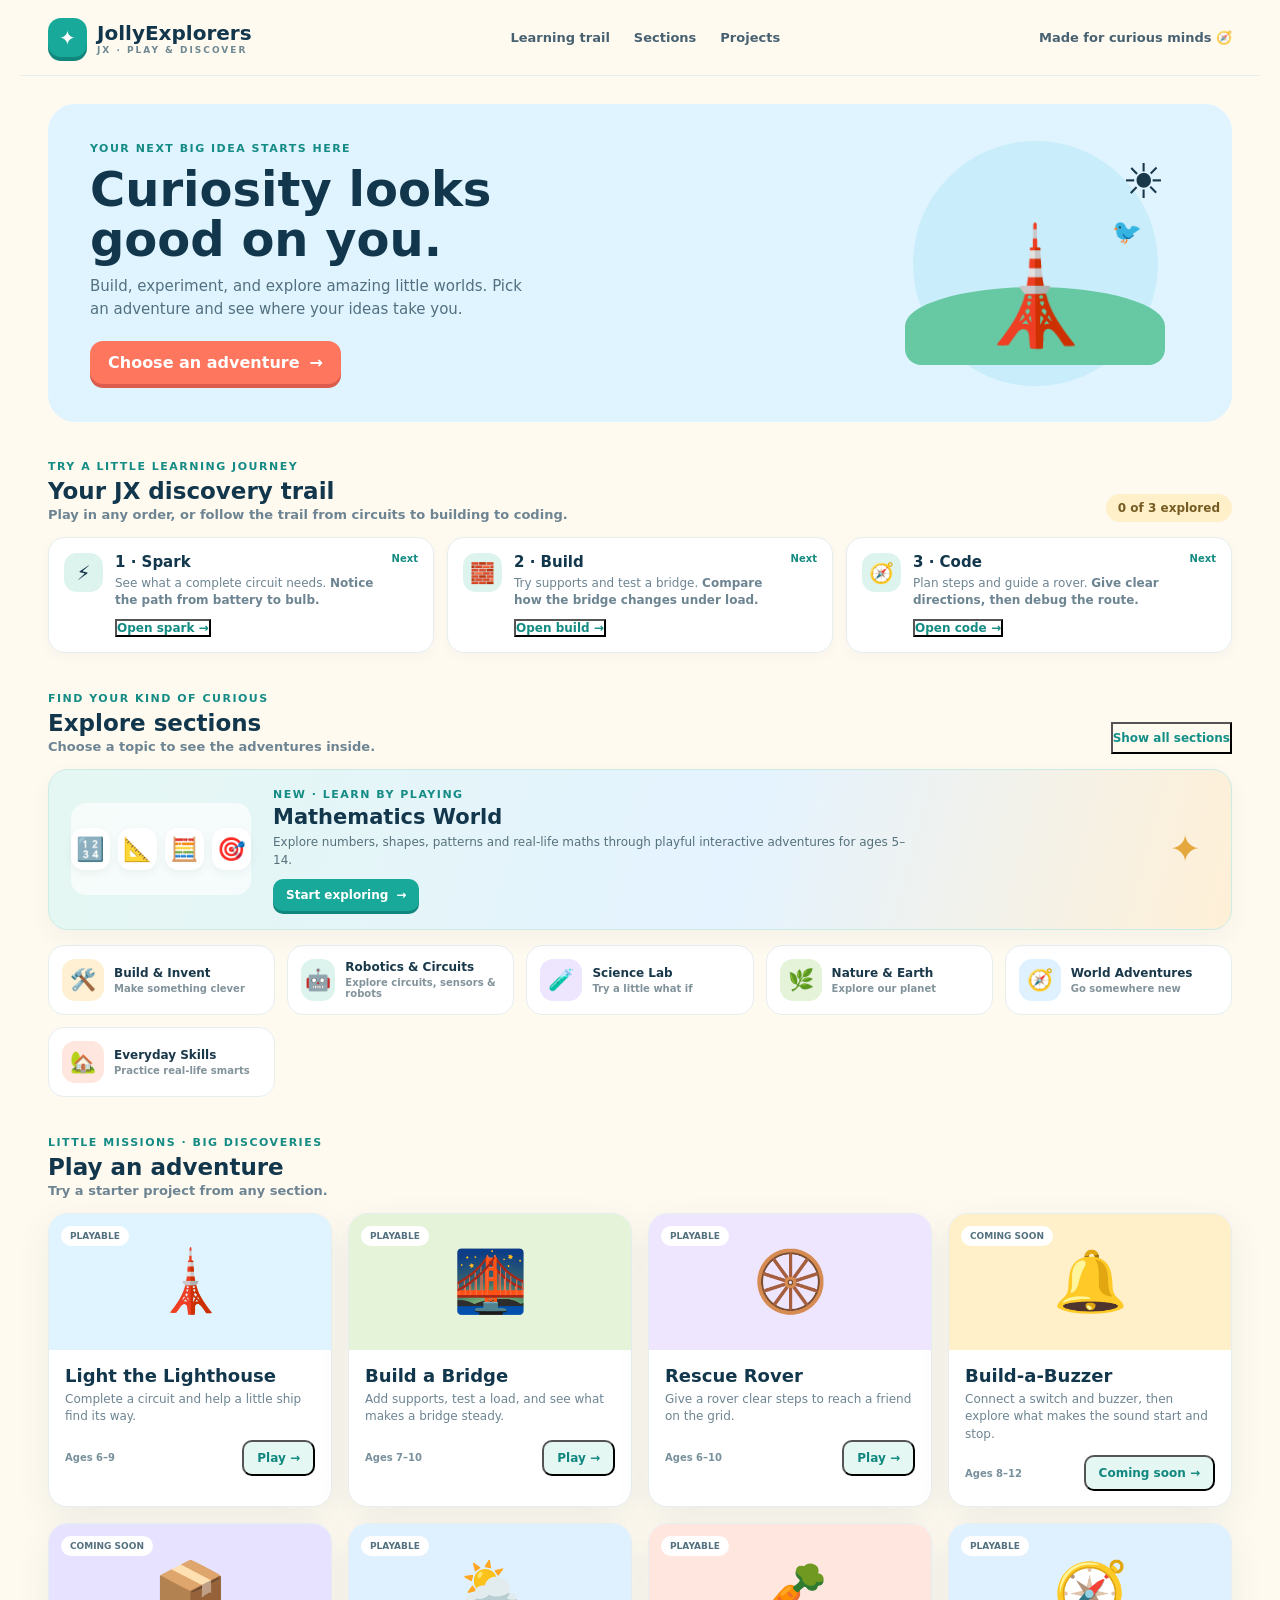
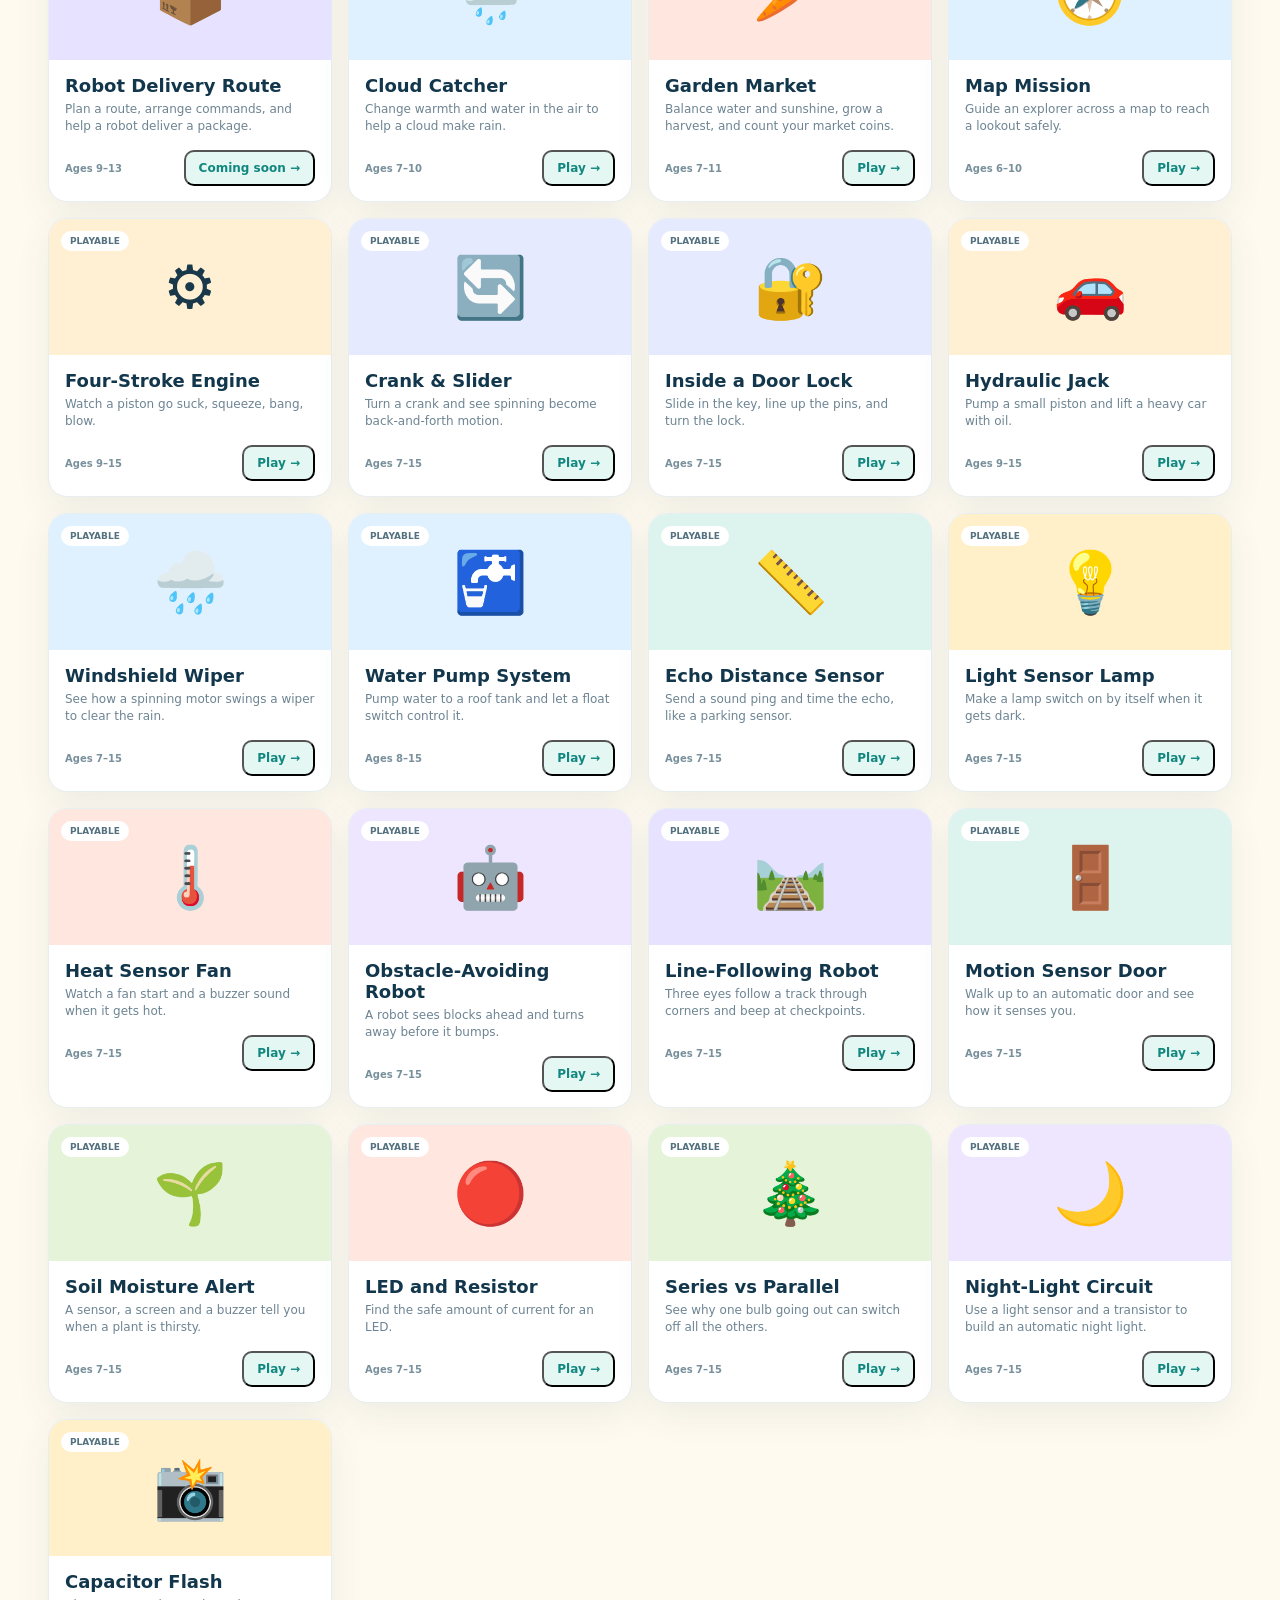
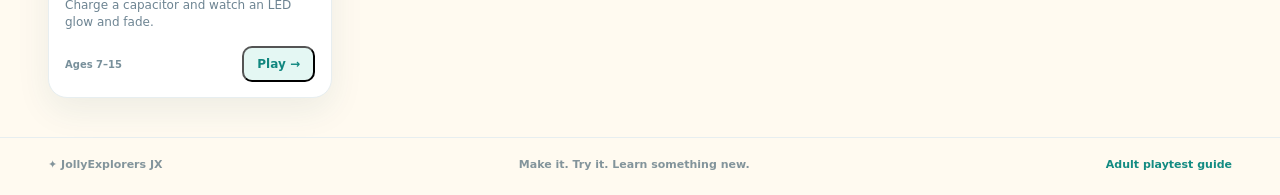
==== commit 76f0ca49: "Refresh Explore Mathematics World feature card styling" ====
--- a/index.html
+++ b/index.html
@@ -2,7 +2,7 @@
 <html lang="en">
 <head>
 <meta charset="utf-8"><meta name="viewport" content="width=device-width, initial-scale=1"><meta name="theme-color" content="#fffaf0">
-<title>JollyExplorers JX — Play & Discover</title><link rel="stylesheet" href="styles.css?v=resp1">
+<title>JollyExplorers JX — Play & Discover</title><link rel="stylesheet" href="styles.css?v=mathworld-card-v2">
 <script defer src="simulators/lighthouse.js"></script><script defer src="simulators/bridge.js"></script><script defer src="simulators/rover.js"></script><script defer src="simulators/extra.js?v=7eebf31"></script><script defer src="simulators/mechanics.js?v=mechanics1"></script><script defer src="app.js?v=mechanics5"></script>
 </head>
 <body>
--- a/styles.css
+++ b/styles.css
@@ -9,3 +9,14 @@
 @media(max-width:380px){.hero h1{font-size:30px}.category-card small{display:none}.project-card{grid-template-columns:88px 1fr}}
 @media(pointer:coarse){.project-go,.sim-button,.category-card{min-height:44px}}
 .project-card{transition:transform .15s}.project-card:hover{transform:translateY(-3px)}
+
+/* Mathematics World featured entry inside Explore sections */
+.math-feature-card{position:relative;display:grid;grid-template-columns:180px 1fr auto;align-items:center;gap:22px;margin:0 0 15px;padding:18px 22px;overflow:hidden;border:1px solid #ccebe5;border-radius:20px;background:linear-gradient(105deg,#e5f7f2 0%,#e4f3ff 58%,#fff0d7 100%);color:var(--ink);text-decoration:none;box-shadow:0 8px 22px #18485a0c;transition:transform .16s,box-shadow .16s}
+.math-feature-card:hover{transform:translateY(-2px);box-shadow:0 12px 28px #18485a18}
+.math-feature-art{display:flex;align-items:center;justify-content:center;gap:8px;min-height:92px;border-radius:15px;background:#ffffffa6}
+.math-feature-art span{display:grid;place-items:center;width:42px;height:42px;border-radius:13px;background:white;font-size:23px;box-shadow:0 3px 8px #18485a10}
+.math-feature-copy h3{margin:4px 0;color:var(--navy);font-size:21px}
+.math-feature-copy>p:not(.eyebrow){max-width:650px;margin:0 0 10px;color:#55717c;font-size:12px;line-height:1.5}
+.math-feature-cta{display:inline-flex;align-items:center;gap:8px;padding:9px 13px;border-radius:10px;background:var(--teal);color:white;font-size:12px;font-weight:900;box-shadow:0 3px #11867d}
+.math-feature-spark{padding-right:8px;color:#e5a83e;font-size:38px}
+@media(max-width:620px){.math-feature-card{grid-template-columns:1fr;gap:10px;padding:14px}.math-feature-art{min-height:66px}.math-feature-art span{width:37px;height:37px;font-size:20px}.math-feature-copy h3{font-size:19px}.math-feature-spark{position:absolute;right:14px;top:10px;font-size:24px}}
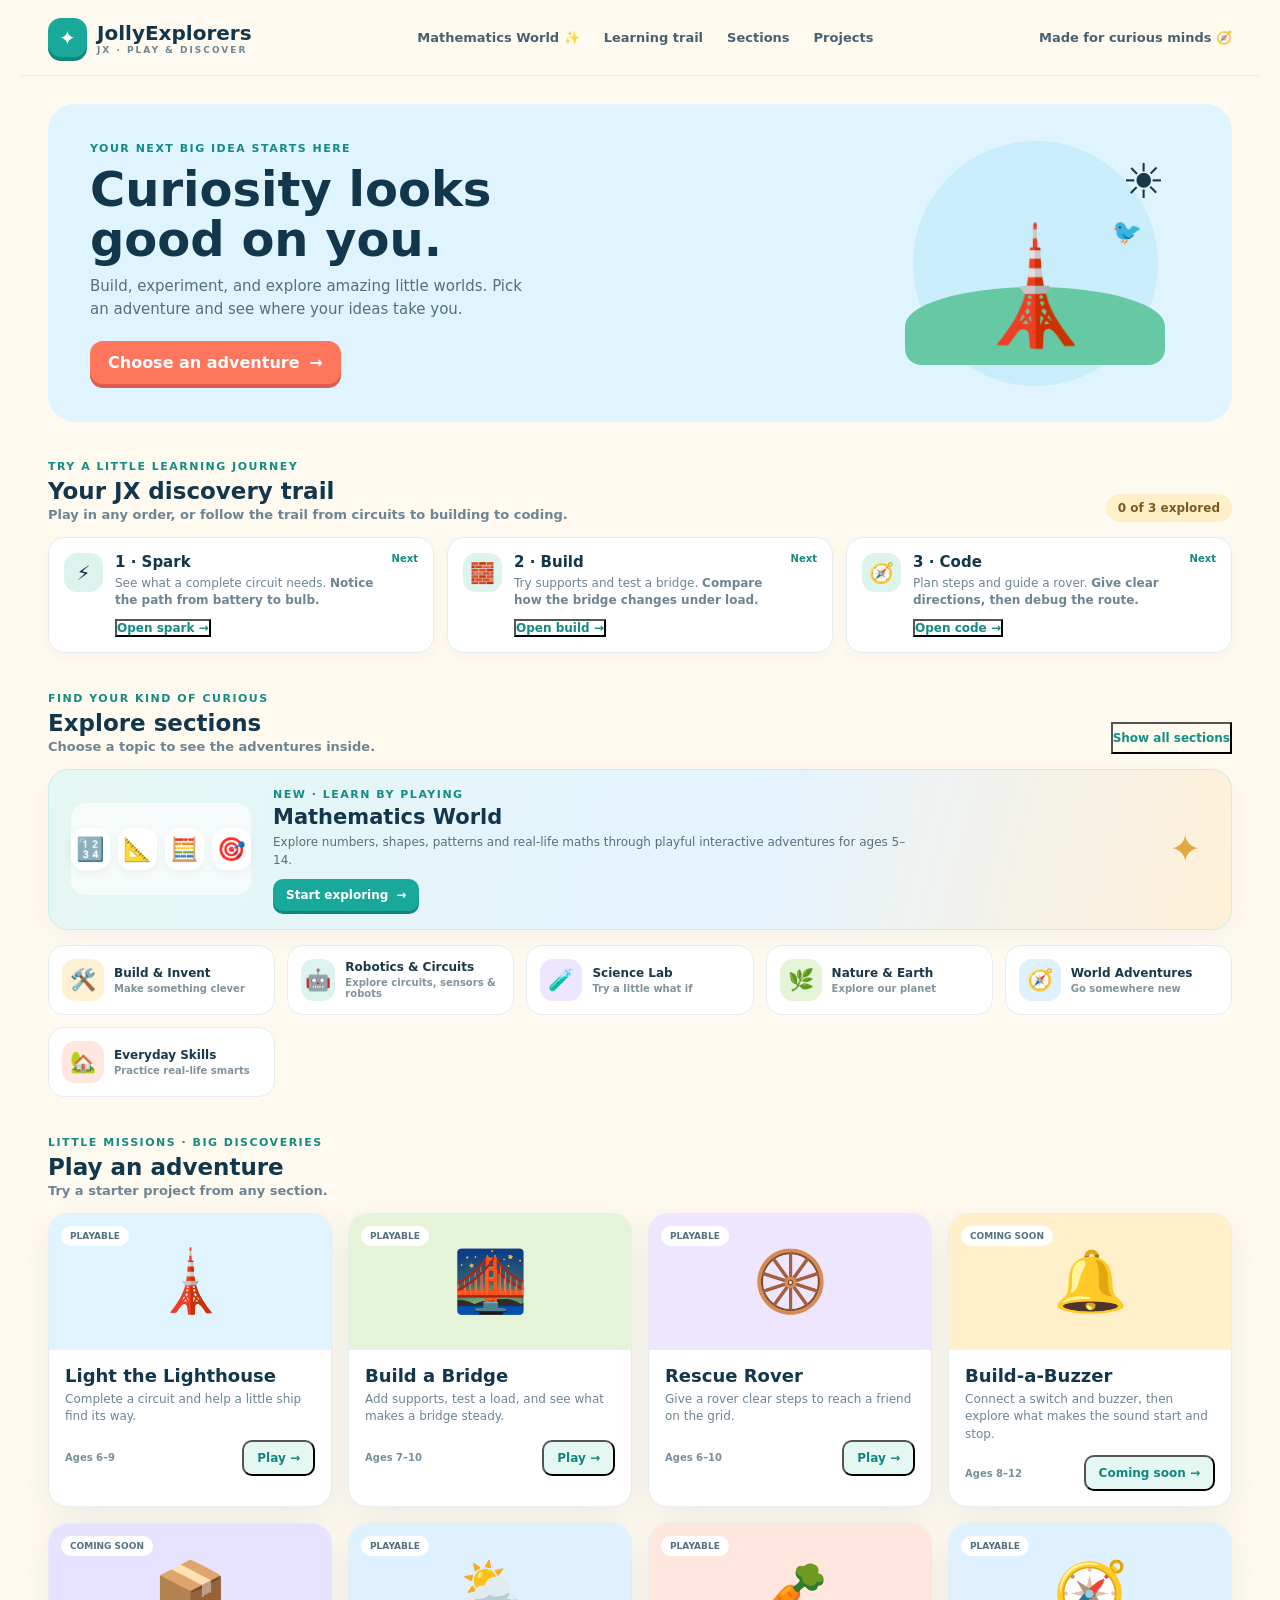
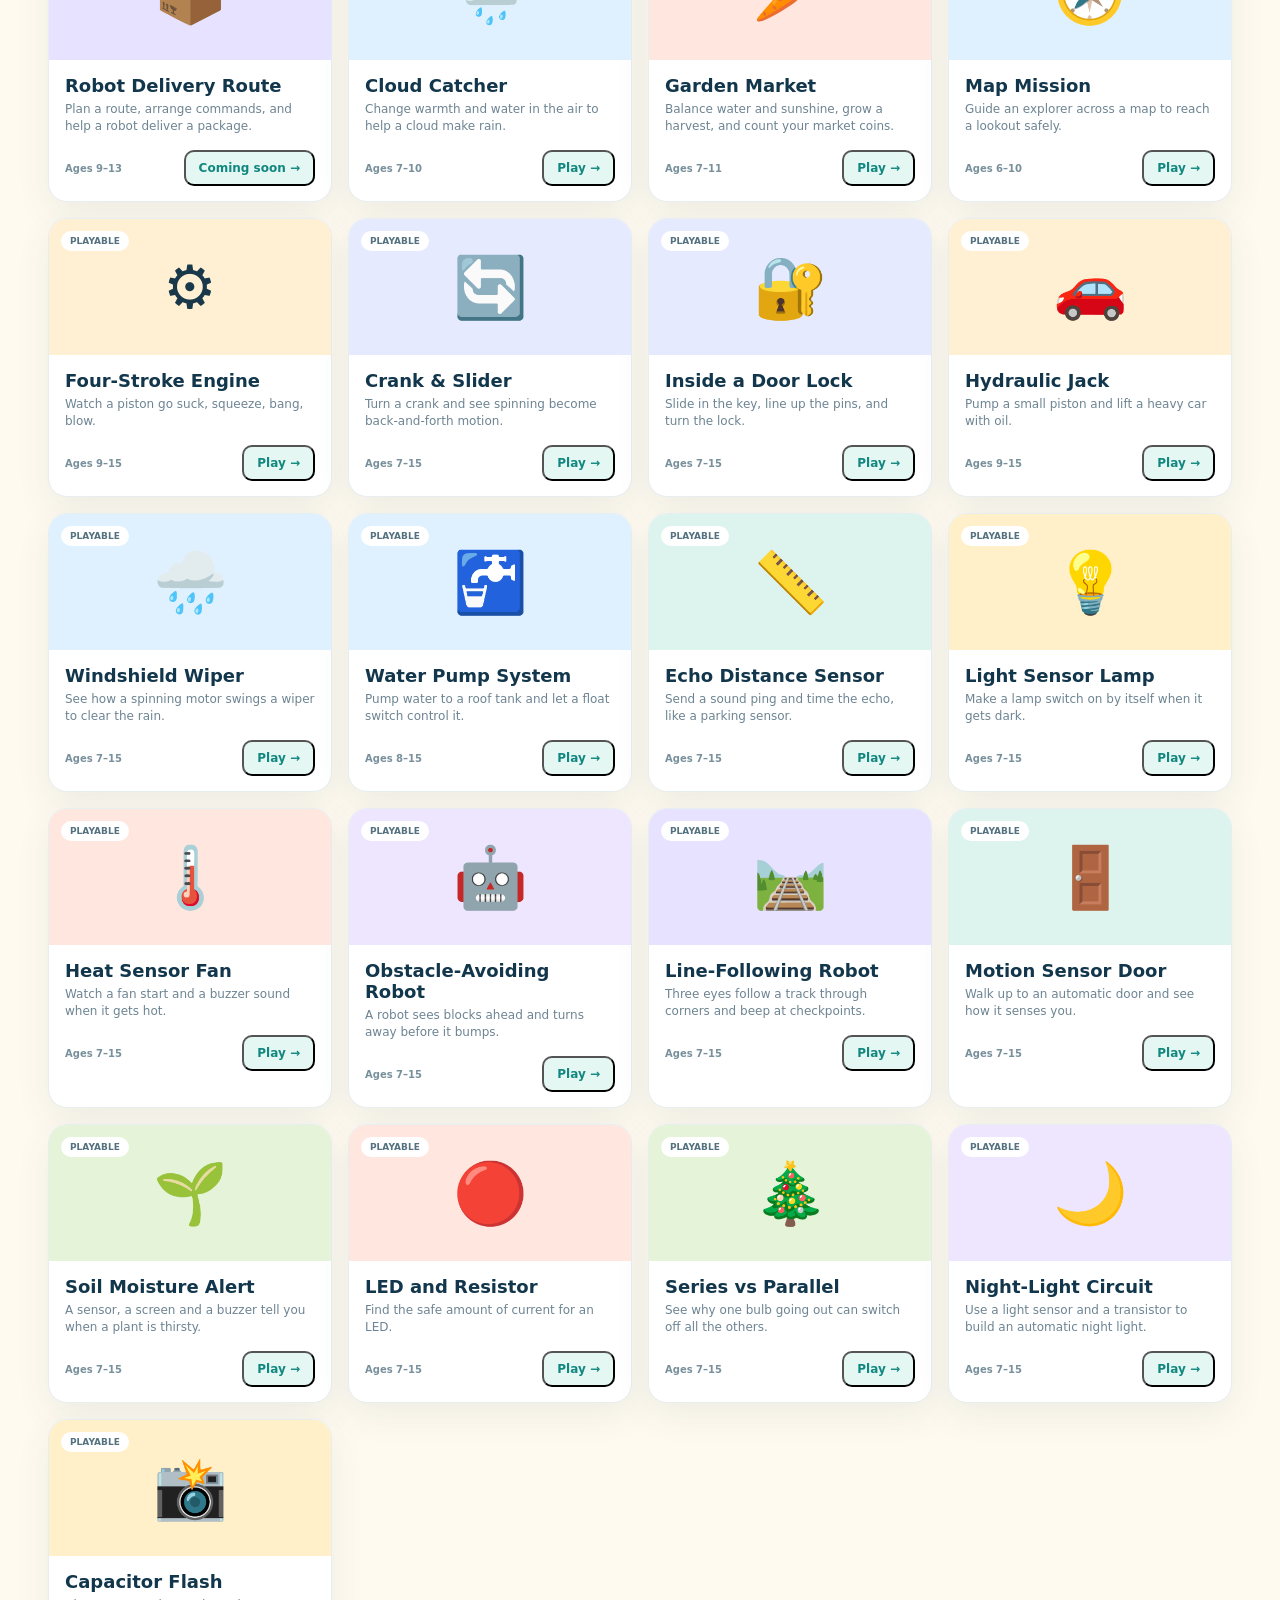
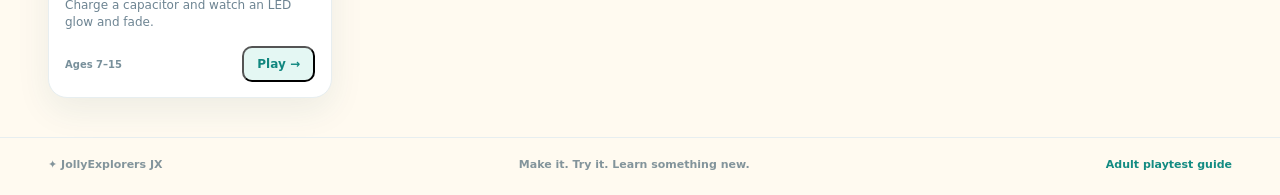
==== commit d8cb0e09: "Add Mathematics World shortcut to main header navigation" ====
--- a/index.html
+++ b/index.html
@@ -6,7 +6,7 @@
 <script defer src="simulators/lighthouse.js"></script><script defer src="simulators/bridge.js"></script><script defer src="simulators/rover.js"></script><script defer src="simulators/extra.js?v=7eebf31"></script><script defer src="simulators/mechanics.js?v=mechanics1"></script><script defer src="app.js?v=mechanics5"></script>
 </head>
 <body>
-<header class="site-header wrap"><a class="brand" href="#top" aria-label="JollyExplorers home"><span class="brand-mark">✦</span><span>JollyExplorers<small>JX · PLAY & DISCOVER</small></span></a><nav aria-label="Main navigation"><a href="#trail">Learning trail</a><a href="#explore">Sections</a><a href="#projects">Projects</a></nav><span class="header-note">Made for curious minds <span aria-hidden="true">🧭</span></span></header>
+<header class="site-header wrap"><a class="brand" href="#top" aria-label="JollyExplorers home"><span class="brand-mark">✦</span><span>JollyExplorers<small>JX · PLAY & DISCOVER</small></span></a><nav aria-label="Main navigation"><a href="mathematics/">Mathematics World ✨</a><a href="#trail">Learning trail</a><a href="#explore">Sections</a><a href="#projects">Projects</a></nav><span class="header-note">Made for curious minds <span aria-hidden="true">🧭</span></span></header>
 <main id="top" class="wrap">
 <section class="hero" aria-labelledby="hero-title"><div class="hero-copy"><p class="eyebrow">Your next big idea starts here</p><h1 id="hero-title">Curiosity looks<br>good on you.</h1><p class="hero-lede">Build, experiment, and explore amazing little worlds. Pick an adventure and see where your ideas take you.</p><a class="button button-coral" href="#projects">Choose an adventure <span aria-hidden="true">→</span></a></div><div class="hero-art" aria-hidden="true"><span class="sun">☀️</span><span class="bird">🐦</span><span class="island"></span><span class="lighthouse">🗼</span></div></section>
 <section id="trail" class="trail-section" aria-labelledby="trail-title"><div class="section-heading"><div><p class="eyebrow">Try a little learning journey</p><h2 id="trail-title">Your JX discovery trail</h2><p>Play in any order, or follow the trail from circuits to building to coding.</p></div><span id="trail-progress" class="progress-pill" aria-live="polite">0 of 3 explored</span></div><div class="trail-grid" id="trail-cards"></div></section>
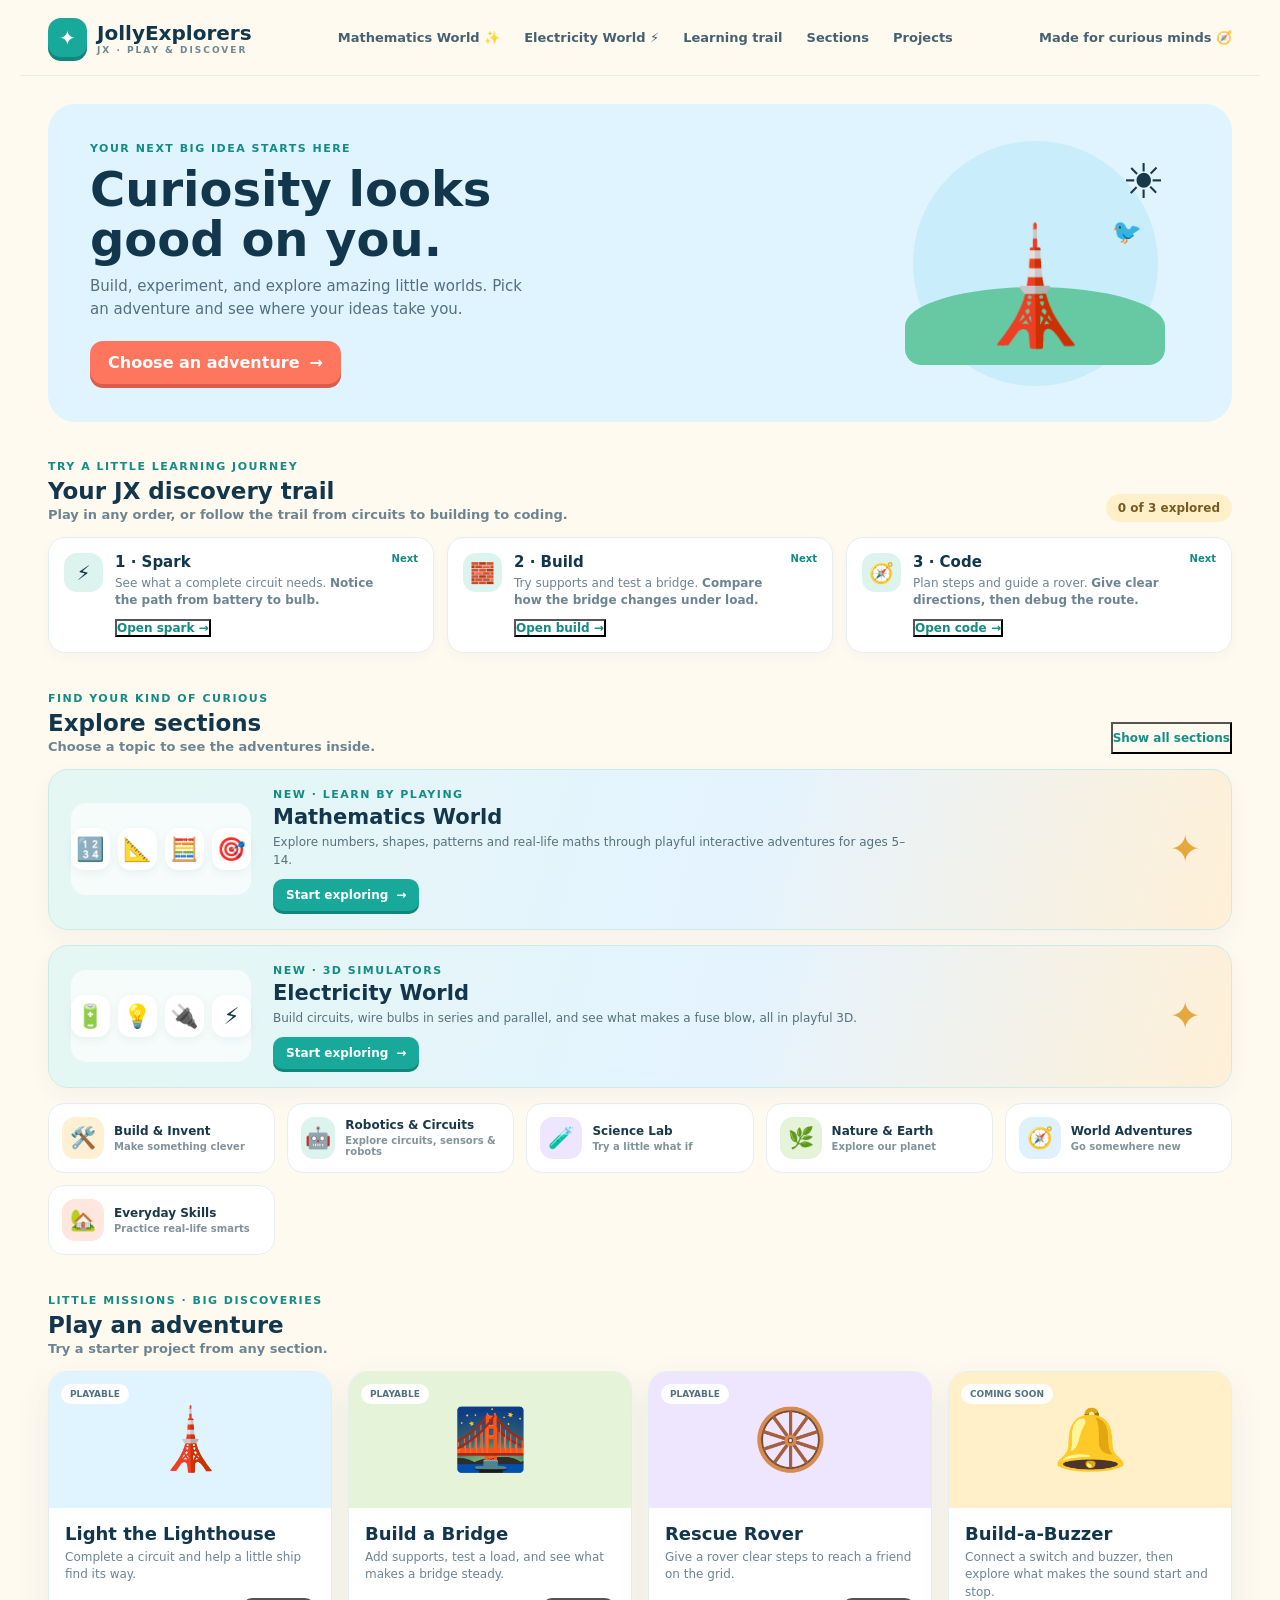
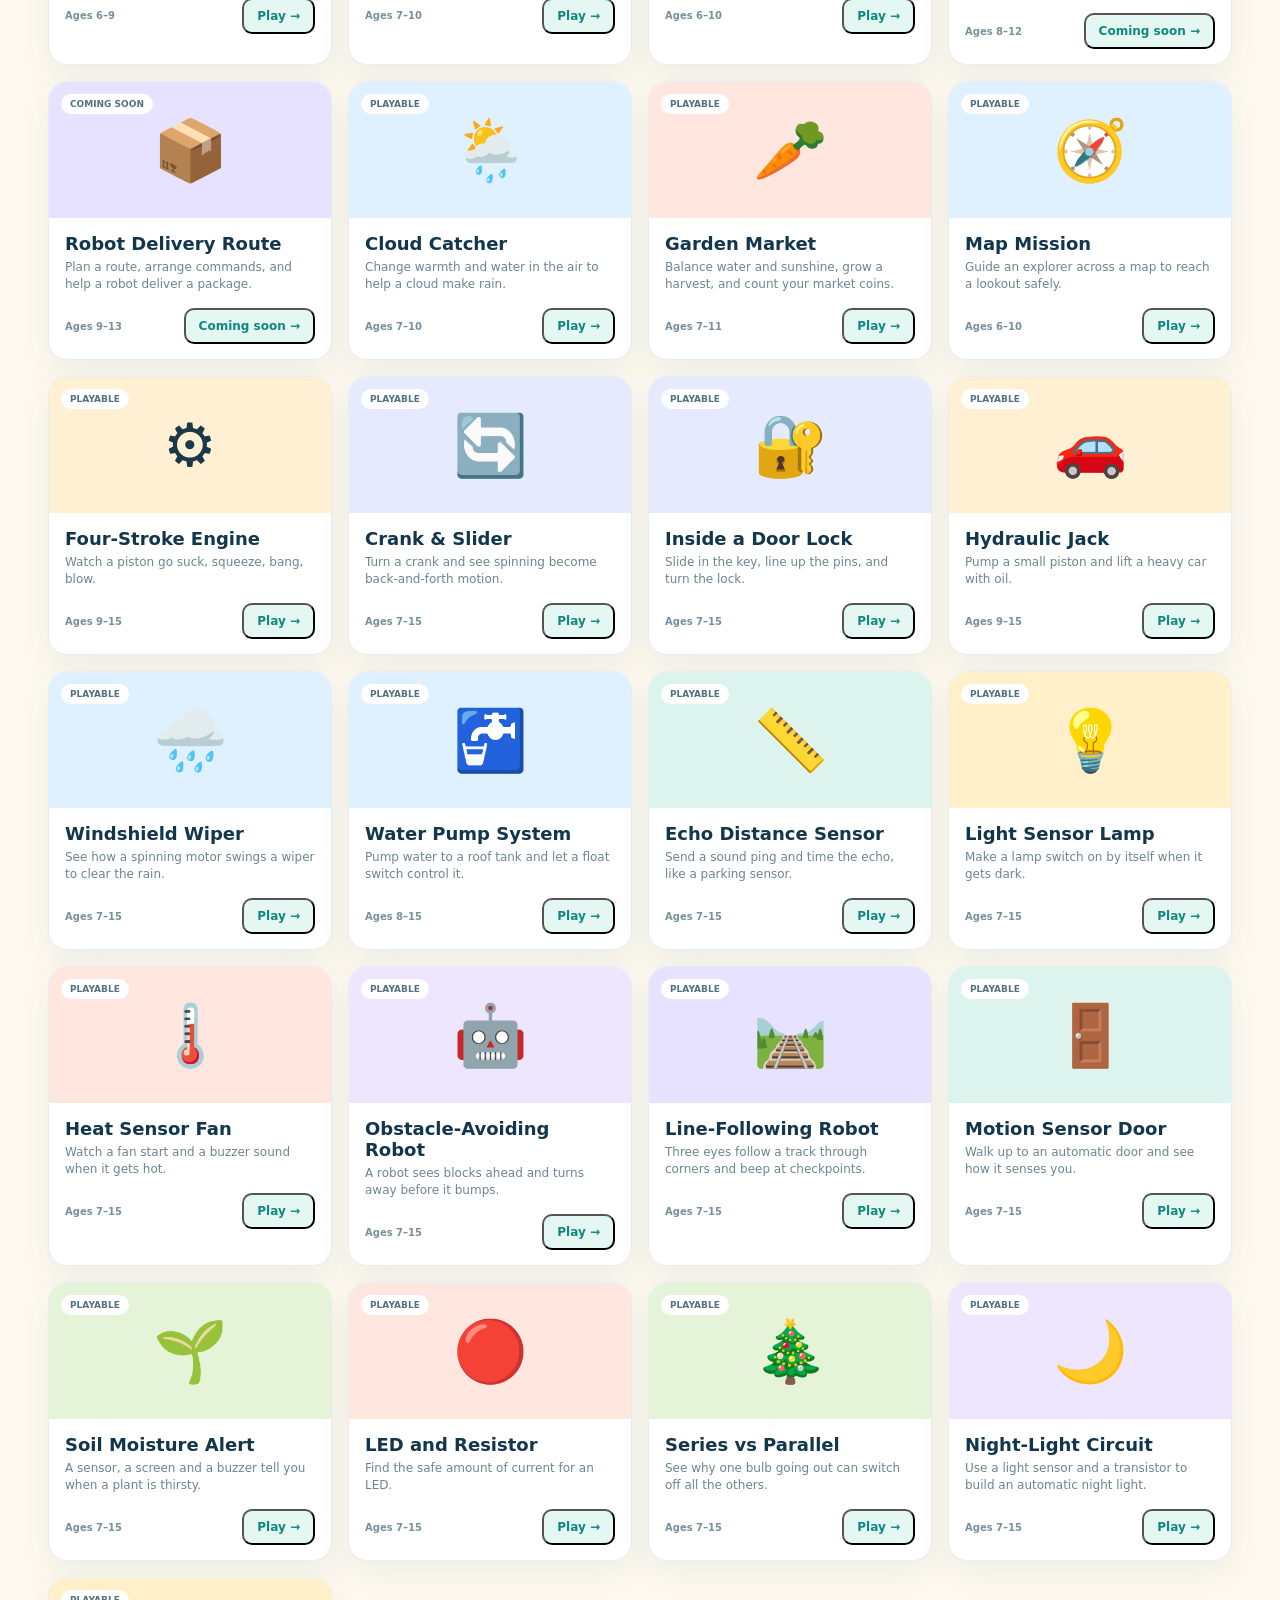
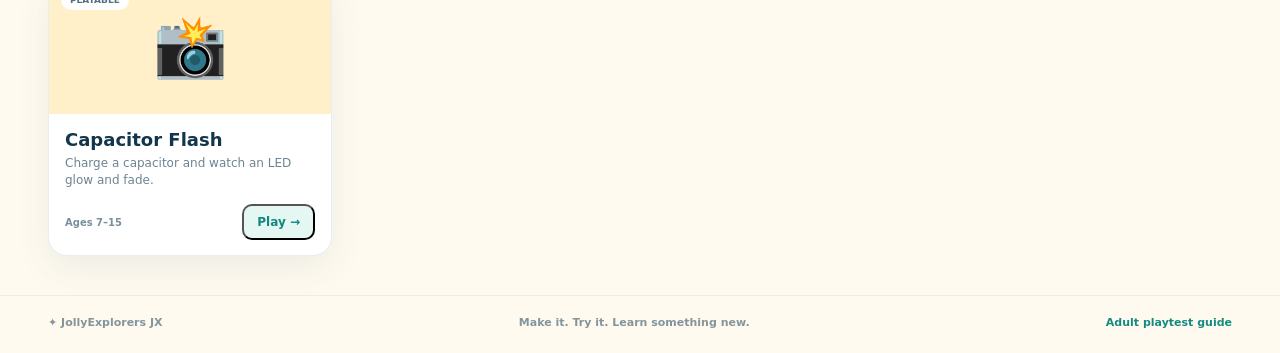
==== commit bd8d411c: "Add files via upload" ====
--- a/index.html
+++ b/index.html
@@ -6,7 +6,7 @@
 <script defer src="simulators/lighthouse.js"></script><script defer src="simulators/bridge.js"></script><script defer src="simulators/rover.js"></script><script defer src="simulators/extra.js?v=7eebf31"></script><script defer src="simulators/mechanics.js?v=mechanics1"></script><script defer src="app.js?v=mechanics5"></script>
 </head>
 <body>
-<header class="site-header wrap"><a class="brand" href="#top" aria-label="JollyExplorers home"><span class="brand-mark">✦</span><span>JollyExplorers<small>JX · PLAY & DISCOVER</small></span></a><nav aria-label="Main navigation"><a href="mathematics/">Mathematics World ✨</a><a href="#trail">Learning trail</a><a href="#explore">Sections</a><a href="#projects">Projects</a></nav><span class="header-note">Made for curious minds <span aria-hidden="true">🧭</span></span></header>
+<header class="site-header wrap"><a class="brand" href="#top" aria-label="JollyExplorers home"><span class="brand-mark">✦</span><span>JollyExplorers<small>JX · PLAY & DISCOVER</small></span></a><nav aria-label="Main navigation"><a href="mathematics/">Mathematics World ✨</a><a href="electricity/">Electricity World ⚡</a><a href="#trail">Learning trail</a><a href="#explore">Sections</a><a href="#projects">Projects</a></nav><span class="header-note">Made for curious minds <span aria-hidden="true">🧭</span></span></header>
 <main id="top" class="wrap">
 <section class="hero" aria-labelledby="hero-title"><div class="hero-copy"><p class="eyebrow">Your next big idea starts here</p><h1 id="hero-title">Curiosity looks<br>good on you.</h1><p class="hero-lede">Build, experiment, and explore amazing little worlds. Pick an adventure and see where your ideas take you.</p><a class="button button-coral" href="#projects">Choose an adventure <span aria-hidden="true">→</span></a></div><div class="hero-art" aria-hidden="true"><span class="sun">☀️</span><span class="bird">🐦</span><span class="island"></span><span class="lighthouse">🗼</span></div></section>
 <section id="trail" class="trail-section" aria-labelledby="trail-title"><div class="section-heading"><div><p class="eyebrow">Try a little learning journey</p><h2 id="trail-title">Your JX discovery trail</h2><p>Play in any order, or follow the trail from circuits to building to coding.</p></div><span id="trail-progress" class="progress-pill" aria-live="polite">0 of 3 explored</span></div><div class="trail-grid" id="trail-cards"></div></section>
@@ -15,6 +15,11 @@
 <div class="math-feature-copy"><p class="eyebrow">NEW · LEARN BY PLAYING</p><h3>Mathematics World</h3><p>Explore numbers, shapes, patterns and real-life maths through playful interactive adventures for ages 5–14.</p><span class="math-feature-cta">Start exploring <span aria-hidden="true">→</span></span></div>
 <div class="math-feature-spark" aria-hidden="true">✦</div>
 </a>
+<a class="math-feature-card" href="electricity/" aria-label="Open Electricity World">
+<div class="math-feature-art" aria-hidden="true"><span>🔋</span><span>💡</span><span>🔌</span><span>⚡</span></div>
+<div class="math-feature-copy"><p class="eyebrow">NEW · 3D SIMULATORS</p><h3>Electricity World</h3><p>Build circuits, wire bulbs in series and parallel, and see what makes a fuse blow, all in playful 3D.</p><span class="math-feature-cta">Start exploring <span aria-hidden="true">→</span></span></div>
+<div class="math-feature-spark" aria-hidden="true">✦</div>
+</a>
 <div class="category-grid" id="category-grid"></div></section>
 <section id="projects" class="section" aria-labelledby="projects-title"><div class="section-heading"><div><p class="eyebrow">Little missions · big discoveries</p><h2 id="projects-title">Play an adventure</h2><p id="project-description">Try a starter project from any section.</p></div><button id="clear-filter" class="text-button hidden" type="button">Clear filter</button></div><div class="project-grid" id="project-grid"></div></section>
 </main>
